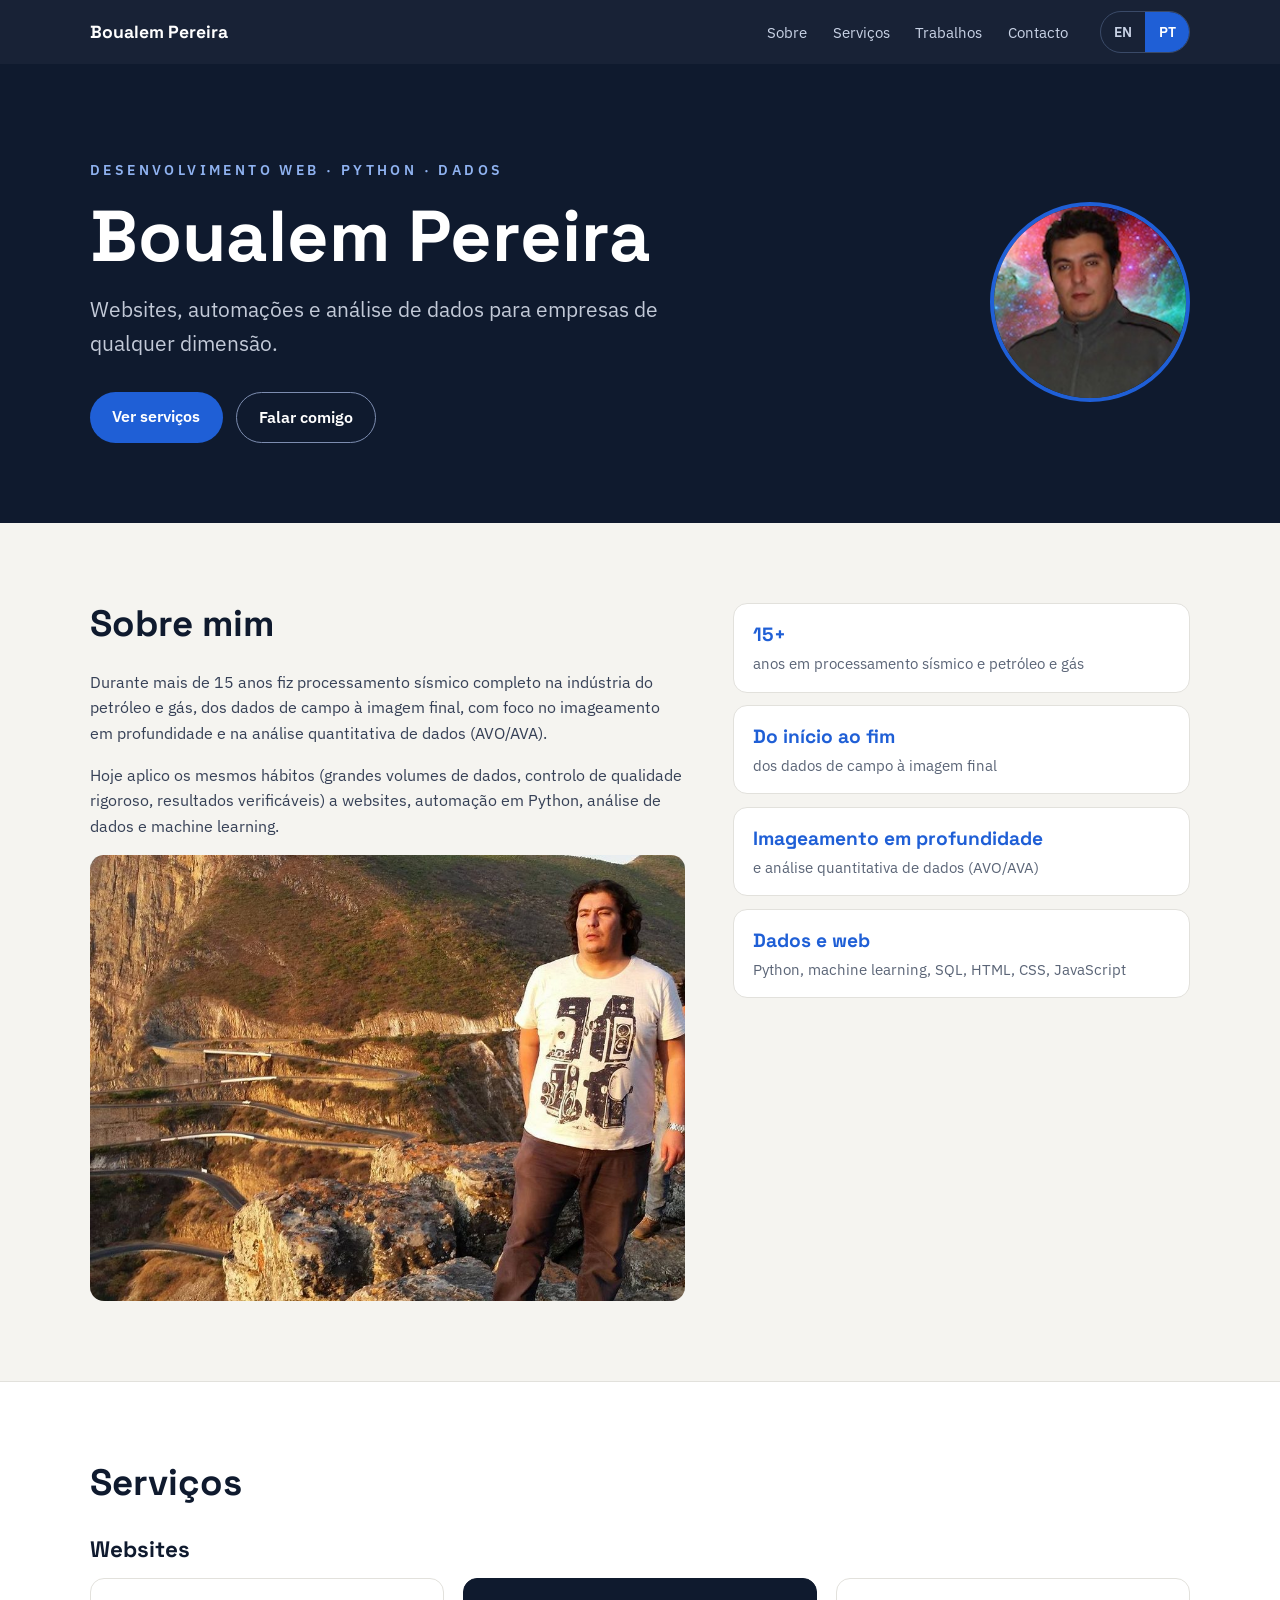
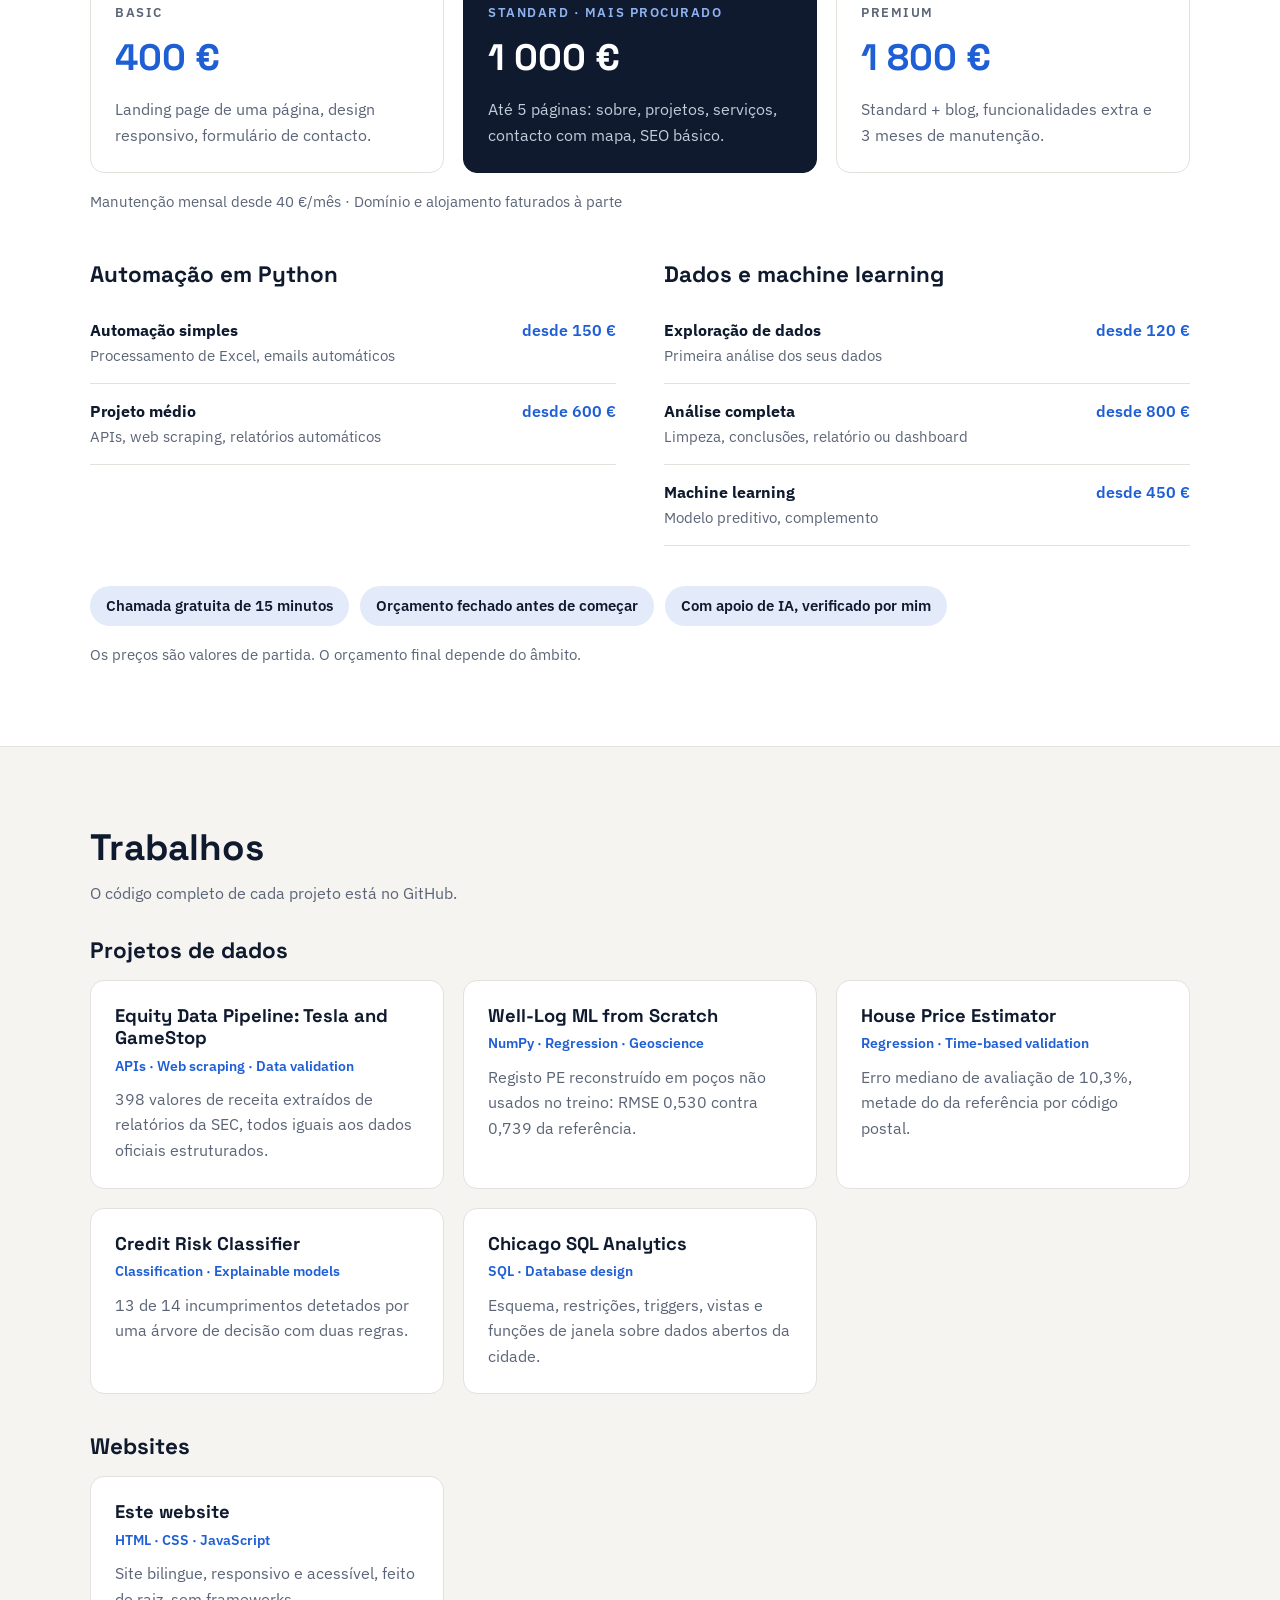
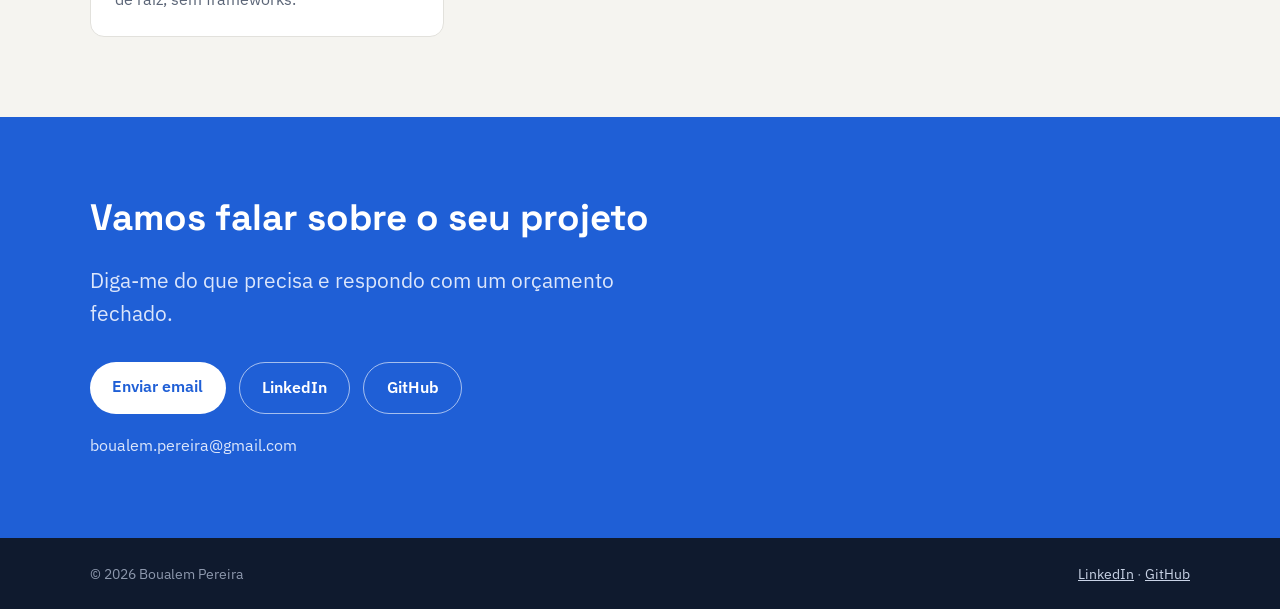
==== pt/index.html @ ccb423f7 "Personal website" ====
<!DOCTYPE html>
<html lang="pt-PT">
<head>
  <meta charset="UTF-8">
  <meta name="viewport" content="width=device-width, initial-scale=1.0">
  <title>Boualem Pereira · Desenvolvimento web, Python e dados</title>
  <meta name="description" content="Websites, automação em Python e análise de dados para empresas de qualquer dimensão. Geofísico que se tornou programador web e de dados.">
  <link rel="canonical" href="https://boualemp.github.io/pt/">
  <link rel="alternate" hreflang="en" href="https://boualemp.github.io/">
  <link rel="alternate" hreflang="pt" href="https://boualemp.github.io/pt/">
  <link rel="alternate" hreflang="x-default" href="https://boualemp.github.io/">
  <meta property="og:type" content="website">
  <meta property="og:url" content="https://boualemp.github.io/pt/">
  <meta property="og:title" content="Boualem Pereira · Desenvolvimento web, Python e dados">
  <meta property="og:description" content="Websites, automação em Python e análise de dados para empresas de qualquer dimensão. Geofísico que se tornou programador web e de dados.">
  <meta property="og:image" content="https://boualemp.github.io/assets/og.jpg">
  <meta property="og:locale" content="pt_PT">
  <meta name="twitter:card" content="summary_large_image">
  <link rel="icon" href="../assets/favicon.svg" type="image/svg+xml">
  <link rel="preconnect" href="https://fonts.googleapis.com">
  <link rel="preconnect" href="https://fonts.gstatic.com" crossorigin>
  <link href="https://fonts.googleapis.com/css2?family=Space+Grotesk:wght@500;600;700&family=IBM+Plex+Sans:wght@400;500;600&display=swap" rel="stylesheet">
  <link rel="stylesheet" href="../css/style.css">
  <script type="application/ld+json">
  {
    "@context": "https://schema.org",
    "@type": "Person",
    "name": "Boualem Pereira",
    "jobTitle": "Full-Stack & Data Developer",
    "description": "Websites, automação em Python e análise de dados para empresas de qualquer dimensão. Geofísico que se tornou programador web e de dados.",
    "url": "https://boualemp.github.io/pt/",
    "image": "https://boualemp.github.io/assets/photo.jpg",
    "email": "mailto:boualem.pereira@gmail.com",
    "sameAs": ["https://github.com/BoualemP", "https://www.linkedin.com/in/boualem-pereira/"],
    "knowsAbout": ["Web development", "Python", "Data analysis", "Machine learning", "SQL", "Seismic processing", "Depth imaging", "AVO analysis"]
  }
  </script>
</head>
<body data-lang="pt">

  <header class="nav">
    <div class="container nav-inner">
      <a href="#top" class="brand">Boualem Pereira</a>
      <button class="menu-toggle" type="button" aria-expanded="false" aria-controls="main-nav">Menu</button>
      <nav class="nav-links" id="main-nav" aria-label="Main">
        <a href="#about">Sobre</a>
        <a href="#services">Serviços</a>
        <a href="#work">Trabalhos</a>
        <a href="#contact">Contacto</a>
      </nav>
      <div class="lang-switch" role="group" aria-label="Língua">
        <a href="../" hreflang="en" lang="en" data-lang="en">EN</a>
        <a href="../pt/" hreflang="pt" lang="pt-PT" data-lang="pt" aria-current="true">PT</a>
      </div>
    </div>
  </header>

  <main id="top">

    <section class="hero">
      <div class="container hero-grid">
        <div>
          <p class="eyebrow">Desenvolvimento web · Python · Dados</p>
          <h1>Boualem Pereira</h1>
          <p class="lead">Websites, automações e análise de dados para empresas de qualquer dimensão.</p>
          <div class="hero-actions">
            <a href="#services" class="btn btn-primary">Ver serviços</a>
            <a href="#contact" class="btn btn-ghost">Falar comigo</a>
          </div>
        </div>
        <img class="avatar" src="../assets/photo.jpg" alt="Fotografia de Boualem Pereira" width="200" height="200">
      </div>
    </section>

    <section id="about" class="section">
      <div class="container about">
        <div>
          <h2>Sobre mim</h2>
          <p>Durante mais de 15 anos fiz processamento sísmico completo na indústria do petróleo e gás, dos dados de campo à imagem final, com foco no imageamento em profundidade e na análise quantitativa de dados (AVO/AVA).</p>
          <p>Hoje aplico os mesmos hábitos (grandes volumes de dados, controlo de qualidade rigoroso, resultados verificáveis) a websites, automação em Python, análise de dados e machine learning.</p>
          <img class="about-photo" src="../assets/about.jpg" alt="Boualem Pereira numa crista rochosa sobre uma estrada de montanha sinuosa" width="960" height="960" loading="lazy">
        </div>
        <ul class="facts">
          <li><strong>15+</strong><span>anos em processamento sísmico e petróleo e gás</span></li>
          <li><strong>Do início ao fim</strong><span>dos dados de campo à imagem final</span></li>
          <li><strong>Imageamento em profundidade</strong><span>e análise quantitativa de dados (AVO/AVA)</span></li>
          <li><strong>Dados e web</strong><span>Python, machine learning, SQL, HTML, CSS, JavaScript</span></li>
        </ul>
      </div>
    </section>

    <section id="services" class="section section-alt">
      <div class="container">
        <h2>Serviços</h2>

        <h3 class="group-title">Websites</h3>
        <div class="cards cards-3">
          <article class="card">
            <p class="card-label">Basic</p>
            <p class="price">400 €</p>
            <p>Landing page de uma página, design responsivo, formulário de contacto.</p>
          </article>
          <article class="card card-featured">
            <p class="card-label">Standard · Mais procurado</p>
            <p class="price">1 000 €</p>
            <p>Até 5 páginas: sobre, projetos, serviços, contacto com mapa, SEO básico.</p>
          </article>
          <article class="card">
            <p class="card-label">Premium</p>
            <p class="price">1 800 €</p>
            <p>Standard + blog, funcionalidades extra e 3 meses de manutenção.</p>
          </article>
        </div>
        <p class="note">Manutenção mensal desde 40 €/mês · Domínio e alojamento faturados à parte</p>

        <div class="two-col">
          <div>
            <h3 class="group-title">Automação em Python</h3>
            <ul class="price-list">
              <li><div><strong>Automação simples</strong><span>Processamento de Excel, emails automáticos</span></div><em>desde 150 €</em></li>
              <li><div><strong>Projeto médio</strong><span>APIs, web scraping, relatórios automáticos</span></div><em>desde 600 €</em></li>
            </ul>
          </div>
          <div>
            <h3 class="group-title">Dados e machine learning</h3>
            <ul class="price-list">
              <li><div><strong>Exploração de dados</strong><span>Primeira análise dos seus dados</span></div><em>desde 120 €</em></li>
              <li><div><strong>Análise completa</strong><span>Limpeza, conclusões, relatório ou dashboard</span></div><em>desde 800 €</em></li>
              <li><div><strong>Machine learning</strong><span>Modelo preditivo, complemento</span></div><em>desde 450 €</em></li>
            </ul>
          </div>
        </div>

        <ul class="pills">
          <li>Chamada gratuita de 15 minutos</li>
          <li>Orçamento fechado antes de começar</li>
          <li>Com apoio de IA, verificado por mim</li>
        </ul>
        <p class="note">Os preços são valores de partida. O orçamento final depende do âmbito.</p>
      </div>
    </section>

    <section id="work" class="section">
      <div class="container">
        <h2>Trabalhos</h2>
        <p class="section-intro">O código completo de cada projeto está no GitHub.</p>

        <h3 class="group-title">Projetos de dados</h3>
        <div class="cards cards-projects">
          <a class="card project" href="https://github.com/BoualemP/equity-data-pipeline-tsla-gme" target="_blank" rel="noopener">
            <h4>Equity Data Pipeline: Tesla and GameStop</h4>
            <p class="tags">APIs · Web scraping · Data validation</p>
            <p>398 valores de receita extraídos de relatórios da SEC, todos iguais aos dados oficiais estruturados.</p>
          </a>
          <a class="card project" href="https://github.com/BoualemP/well-log-ml-from-scratch" target="_blank" rel="noopener">
            <h4>Well-Log ML from Scratch</h4>
            <p class="tags">NumPy · Regression · Geoscience</p>
            <p>Registo PE reconstruído em poços não usados no treino: RMSE 0,530 contra 0,739 da referência.</p>
          </a>
          <a class="card project" href="https://github.com/BoualemP/house-price-estimator" target="_blank" rel="noopener">
            <h4>House Price Estimator</h4>
            <p class="tags">Regression · Time-based validation</p>
            <p>Erro mediano de avaliação de 10,3%, metade do da referência por código postal.</p>
          </a>
          <a class="card project" href="https://github.com/BoualemP/credit-risk-classifier" target="_blank" rel="noopener">
            <h4>Credit Risk Classifier</h4>
            <p class="tags">Classification · Explainable models</p>
            <p>13 de 14 incumprimentos detetados por uma árvore de decisão com duas regras.</p>
          </a>
          <a class="card project" href="https://github.com/BoualemP/chicago-sql-analytics" target="_blank" rel="noopener">
            <h4>Chicago SQL Analytics</h4>
            <p class="tags">SQL · Database design</p>
            <p>Esquema, restrições, triggers, vistas e funções de janela sobre dados abertos da cidade.</p>
          </a>
        </div>

        <h3 class="group-title">Websites</h3>
        <div class="cards cards-projects">
          <a class="card project" href="https://github.com/BoualemP/BoualemP.github.io" target="_blank" rel="noopener">
            <h4>Este website</h4>
            <p class="tags">HTML · CSS · JavaScript</p>
            <p>Site bilingue, responsivo e acessível, feito de raiz, sem frameworks.</p>
          </a>
        </div>
      </div>
    </section>

    <section id="contact" class="section contact">
      <div class="container">
        <h2>Vamos falar sobre o seu projeto</h2>
        <p class="lead">Diga-me do que precisa e respondo com um orçamento fechado.</p>
        <div class="hero-actions">
          <a class="btn btn-light" href="mailto:boualem.pereira@gmail.com">Enviar email</a>
          <a class="btn btn-ghost-light" href="https://www.linkedin.com/in/boualem-pereira/" target="_blank" rel="noopener">LinkedIn</a>
          <a class="btn btn-ghost-light" href="https://github.com/BoualemP" target="_blank" rel="noopener">GitHub</a>
        </div>
        <p class="contact-email">boualem.pereira@gmail.com</p>
      </div>
    </section>

  </main>

  <footer class="footer">
    <div class="container footer-inner">
      <p>© <span id="year">2026</span> Boualem Pereira</p>
      <p><a href="https://www.linkedin.com/in/boualem-pereira/" target="_blank" rel="noopener">LinkedIn</a> · <a href="https://github.com/BoualemP" target="_blank" rel="noopener">GitHub</a></p>
    </div>
  </footer>

  <script src="../js/main.js"></script>
</body>
</html>
---- css/style.css ----
:root {
  --navy: #0f1a2e;
  --navy-2: #18253e;
  --blue: #1f5fd6;
  --blue-light: #8fb2f0;
  --bg: #f5f4f0;
  --white: #ffffff;
  --text: #1c2433;
  --muted: #5b6577;
  --line: #e2e1dc;
  --pill: #e3ebfa;
  --radius: 14px;
  --heading: "Space Grotesk", system-ui, sans-serif;
  --body: "IBM Plex Sans", system-ui, sans-serif;
}

* { box-sizing: border-box; margin: 0; padding: 0; }

html { scroll-behavior: smooth; scroll-padding-top: 72px; }

body {
  font-family: var(--body);
  color: var(--text);
  background: var(--bg);
  line-height: 1.6;
}

a { color: inherit; }

.container { width: min(1100px, 100% - 3rem); margin-inline: auto; }

h1, h2, h3 { font-family: var(--heading); line-height: 1.15; color: var(--navy); }
h2 { font-size: clamp(1.8rem, 3vw, 2.3rem); margin-bottom: 1.5rem; }

/* Navigation */
.nav {
  position: sticky; top: 0; z-index: 10;
  background: rgba(15, 26, 46, 0.96);
  backdrop-filter: blur(6px);
}
.nav-inner { display: flex; align-items: center; gap: 2rem; height: 64px; }
.brand { font-family: var(--heading); font-weight: 700; color: var(--white); text-decoration: none; font-size: 1.1rem; }
.nav-links { display: flex; gap: 1.6rem; margin-left: auto; }
.nav-links a { color: #c9d3e6; text-decoration: none; font-size: 0.95rem; }
.nav-links a:hover { color: var(--white); }
.lang-switch { display: flex; border: 1px solid #3a4a68; border-radius: 999px; overflow: hidden; }
.lang-switch a {
  display: inline-flex; align-items: center; justify-content: center;
  min-width: 44px; min-height: 40px; padding: 0 0.8rem;
  color: #c9d3e6; text-decoration: none; font: 600 0.85rem var(--body);
}
.lang-switch a[aria-current="true"] { background: var(--blue); color: var(--white); }

.menu-toggle {
  display: none; margin-left: auto; min-height: 40px; padding: 0 1rem;
  background: none; color: var(--white); border: 1px solid #7d8db0; border-radius: 999px;
  font: 600 0.85rem var(--body); cursor: pointer;
}

/* Keyboard focus */
a:focus-visible, button:focus-visible {
  outline: 3px solid #f5b83d; outline-offset: 3px; border-radius: 6px;
}

/* Hero */
.hero { background: var(--navy); color: var(--white); padding: 6rem 0 5rem; }
.eyebrow { color: var(--blue-light); text-transform: uppercase; letter-spacing: 0.25em; font-weight: 600; font-size: 0.85rem; }
.hero h1 { color: var(--white); font-size: clamp(2.6rem, 7vw, 4.5rem); margin: 0.8rem 0 1rem; }
.lead { font-size: clamp(1.1rem, 2vw, 1.3rem); color: #c3cad8; max-width: 38rem; }
.hero-grid { display: grid; grid-template-columns: 1fr auto; align-items: center; gap: 3rem; }
.avatar {
  width: 200px; height: 200px; border-radius: 50%; object-fit: cover;
  border: 4px solid var(--blue); background: var(--navy-2);
}
.hero-actions { display: flex; flex-wrap: wrap; gap: 0.8rem; margin-top: 2rem; }

.btn {
  display: inline-block; padding: 0.75rem 1.4rem; border-radius: 999px;
  font-weight: 600; text-decoration: none; transition: transform 0.15s, background 0.15s;
}
.btn:hover { transform: translateY(-1px); }
.btn-primary { background: var(--blue); color: var(--white); }
.btn-primary:hover { background: #2a6ef0; }
.btn-ghost { border: 1px solid #7d8db0; color: var(--white); }
.btn-light { background: var(--white); color: var(--blue); }
.btn-ghost-light { border: 1px solid rgba(255, 255, 255, 0.6); color: var(--white); }

/* Sections */
.section { padding: 5rem 0; }
.section-alt { background: var(--white); border-block: 1px solid var(--line); }
.section-intro { color: var(--muted); margin: -0.8rem 0 1.8rem; }

/* About */
.about { display: grid; grid-template-columns: 1.3fr 1fr; gap: 3rem; align-items: start; }
.about p { margin-bottom: 1rem; color: #364056; }
.about-photo {
  width: 100%; height: auto; aspect-ratio: 4 / 3; object-fit: cover; object-position: 50% 50%;
  border-radius: var(--radius); margin-top: 1rem; display: block;
}
.facts { list-style: none; display: grid; gap: 0.8rem; }
.facts li {
  background: var(--white); border: 1px solid var(--line); border-radius: var(--radius);
  padding: 1rem 1.2rem; display: flex; flex-direction: column;
}
.facts strong { font-family: var(--heading); color: var(--blue); font-size: 1.2rem; }
.facts span { color: var(--muted); font-size: 0.95rem; }

/* Cards */
.group-title { font-size: 1.4rem; margin: 2rem 0 1rem; }
.cards { display: grid; gap: 1.2rem; }
.cards-3 { grid-template-columns: repeat(3, 1fr); }
.card {
  background: var(--white); border: 1px solid var(--line); border-radius: var(--radius);
  padding: 1.5rem;
}
.card-label { text-transform: uppercase; letter-spacing: 0.12em; font-size: 0.8rem; font-weight: 600; color: var(--muted); }
.price { font-family: var(--heading); font-size: 2.3rem; font-weight: 700; color: var(--blue); margin: 0.3rem 0 0.6rem; }
.card p:last-child { color: var(--muted); }
.card-featured { background: var(--navy); border-color: var(--navy); }
.card-featured .card-label { color: var(--blue-light); }
.card-featured .price { color: var(--white); }
.card-featured p:last-child { color: #c3cad8; }
.note { color: var(--muted); font-size: 0.95rem; margin-top: 1rem; }

.two-col { display: grid; grid-template-columns: 1fr 1fr; gap: 3rem; margin-top: 1rem; }
.price-list { list-style: none; }
.price-list li {
  display: flex; justify-content: space-between; align-items: baseline; gap: 1rem;
  padding: 0.9rem 0; border-bottom: 1px solid var(--line);
}
.price-list strong { display: block; color: var(--navy); }
.price-list span { color: var(--muted); font-size: 0.93rem; }
.price-list em { font-style: normal; font-weight: 600; color: var(--blue); white-space: nowrap; }

.pills { list-style: none; display: flex; flex-wrap: wrap; gap: 0.7rem; margin-top: 2.5rem; }
.pills li { background: var(--pill); border-radius: 999px; padding: 0.5rem 1rem; font-weight: 600; font-size: 0.92rem; color: var(--navy); }

/* Projects */
.cards-projects { grid-template-columns: repeat(auto-fill, minmax(300px, 1fr)); }
.project { text-decoration: none; transition: border-color 0.15s, transform 0.15s; display: block; }
.project:hover { border-color: var(--blue); transform: translateY(-2px); }
.project h4 { font-family: var(--heading); color: var(--navy); font-size: 1.15rem; line-height: 1.2; margin-bottom: 0.4rem; }
.cards-projects + .group-title { margin-top: 2.5rem; }
.tags { color: var(--blue); font-size: 0.85rem; font-weight: 600; margin-bottom: 0.6rem; }

/* Contact */
.contact { background: var(--blue); color: var(--white); }
.contact h2 { color: var(--white); }
.contact .lead { color: #dce6fb; }
.contact-email { margin-top: 1.2rem; color: #dce6fb; }

/* Footer */
.footer { background: var(--navy); color: #8d98ad; padding: 1.5rem 0; font-size: 0.9rem; }
.footer-inner { display: flex; justify-content: space-between; gap: 1rem; flex-wrap: wrap; }
.footer a { color: #c9d3e6; }

/* Small screens */
@media (max-width: 820px) {
  .nav-inner { gap: 0.8rem; }
  .menu-toggle { display: inline-flex; align-items: center; }
  .nav-links {
    display: none; position: absolute; top: 64px; left: 0; right: 0;
    flex-direction: column; gap: 0; background: var(--navy); padding: 0.5rem 1.5rem 1rem;
    border-bottom: 1px solid #2a3a58;
  }
  .nav-links.open { display: flex; }
  .nav-links a { padding: 0.8rem 0; font-size: 1.05rem; border-bottom: 1px solid #22314c; }
  .about, .two-col, .cards-3 { grid-template-columns: 1fr; }
  .hero-grid { grid-template-columns: 1fr; gap: 2rem; }
  .avatar { width: 140px; height: 140px; order: -1; }
  .hero { padding: 4rem 0 3.5rem; }
  .section { padding: 3.5rem 0; }
}
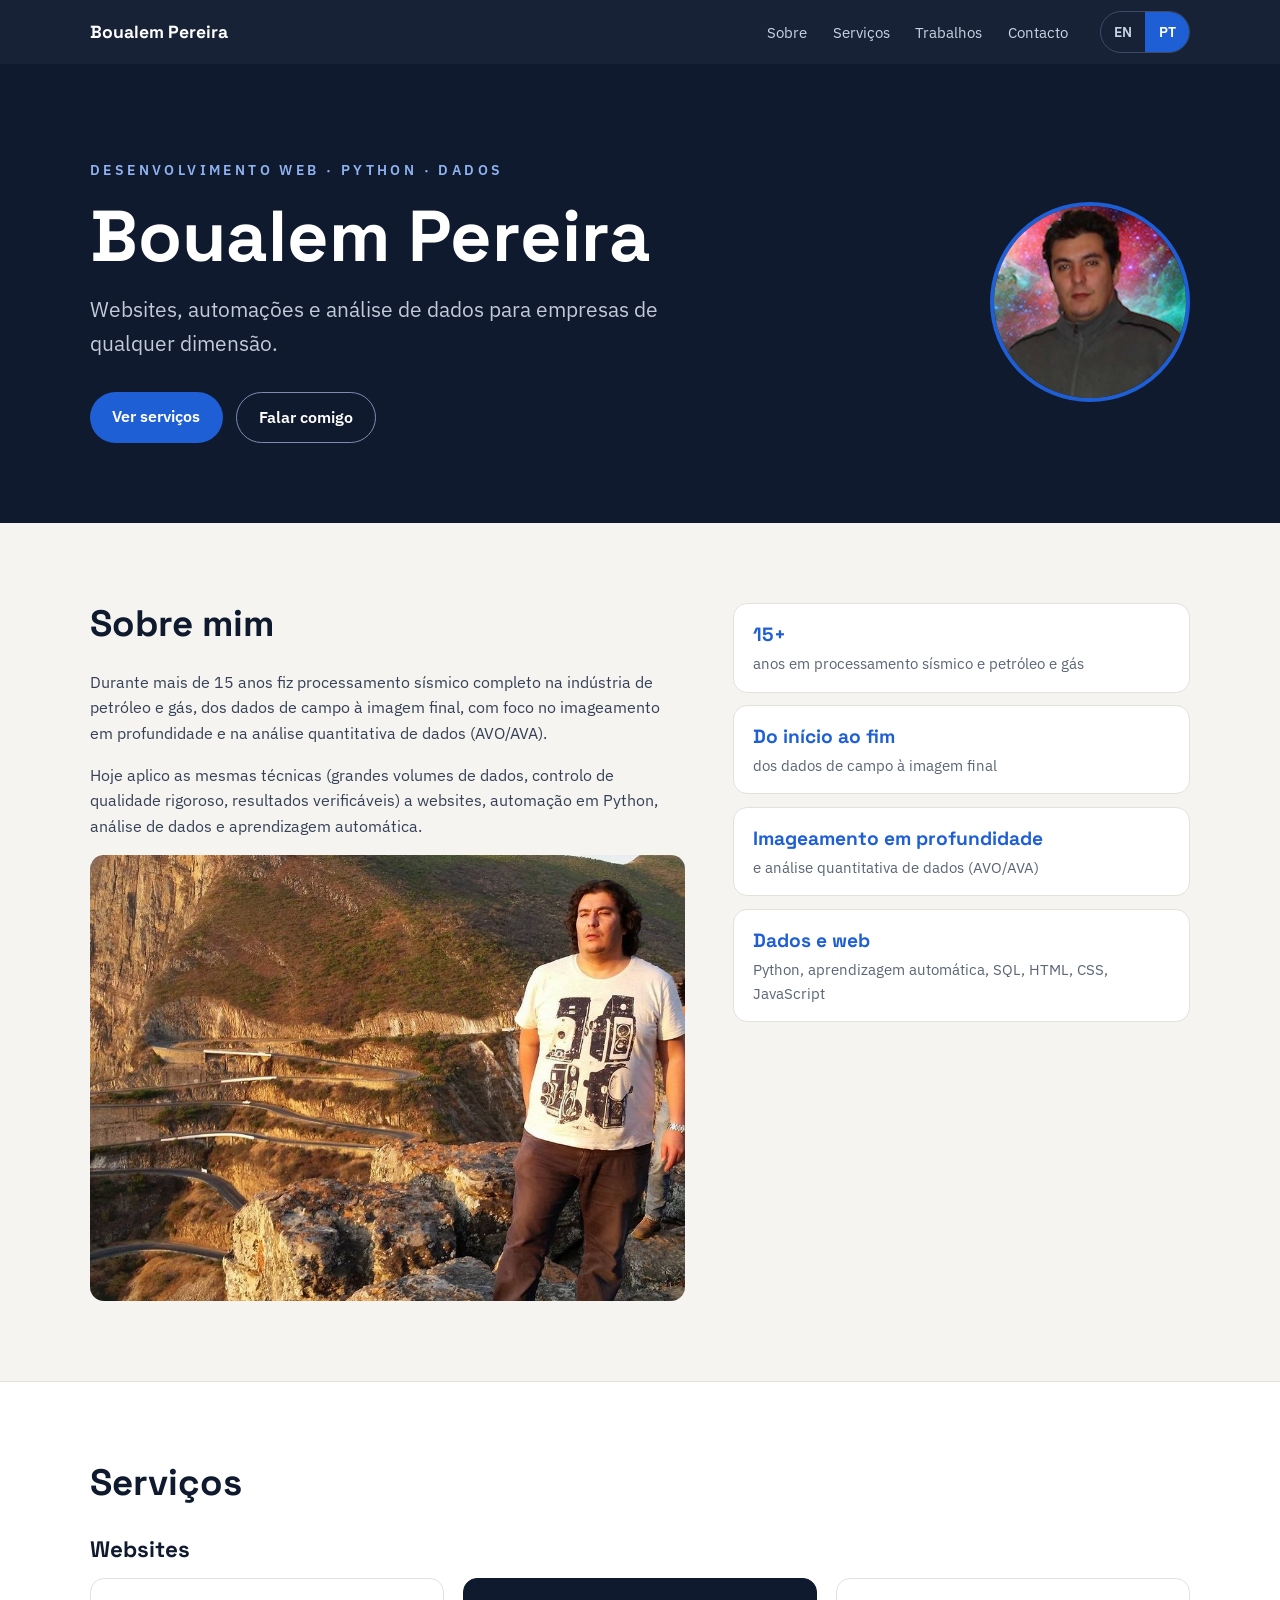
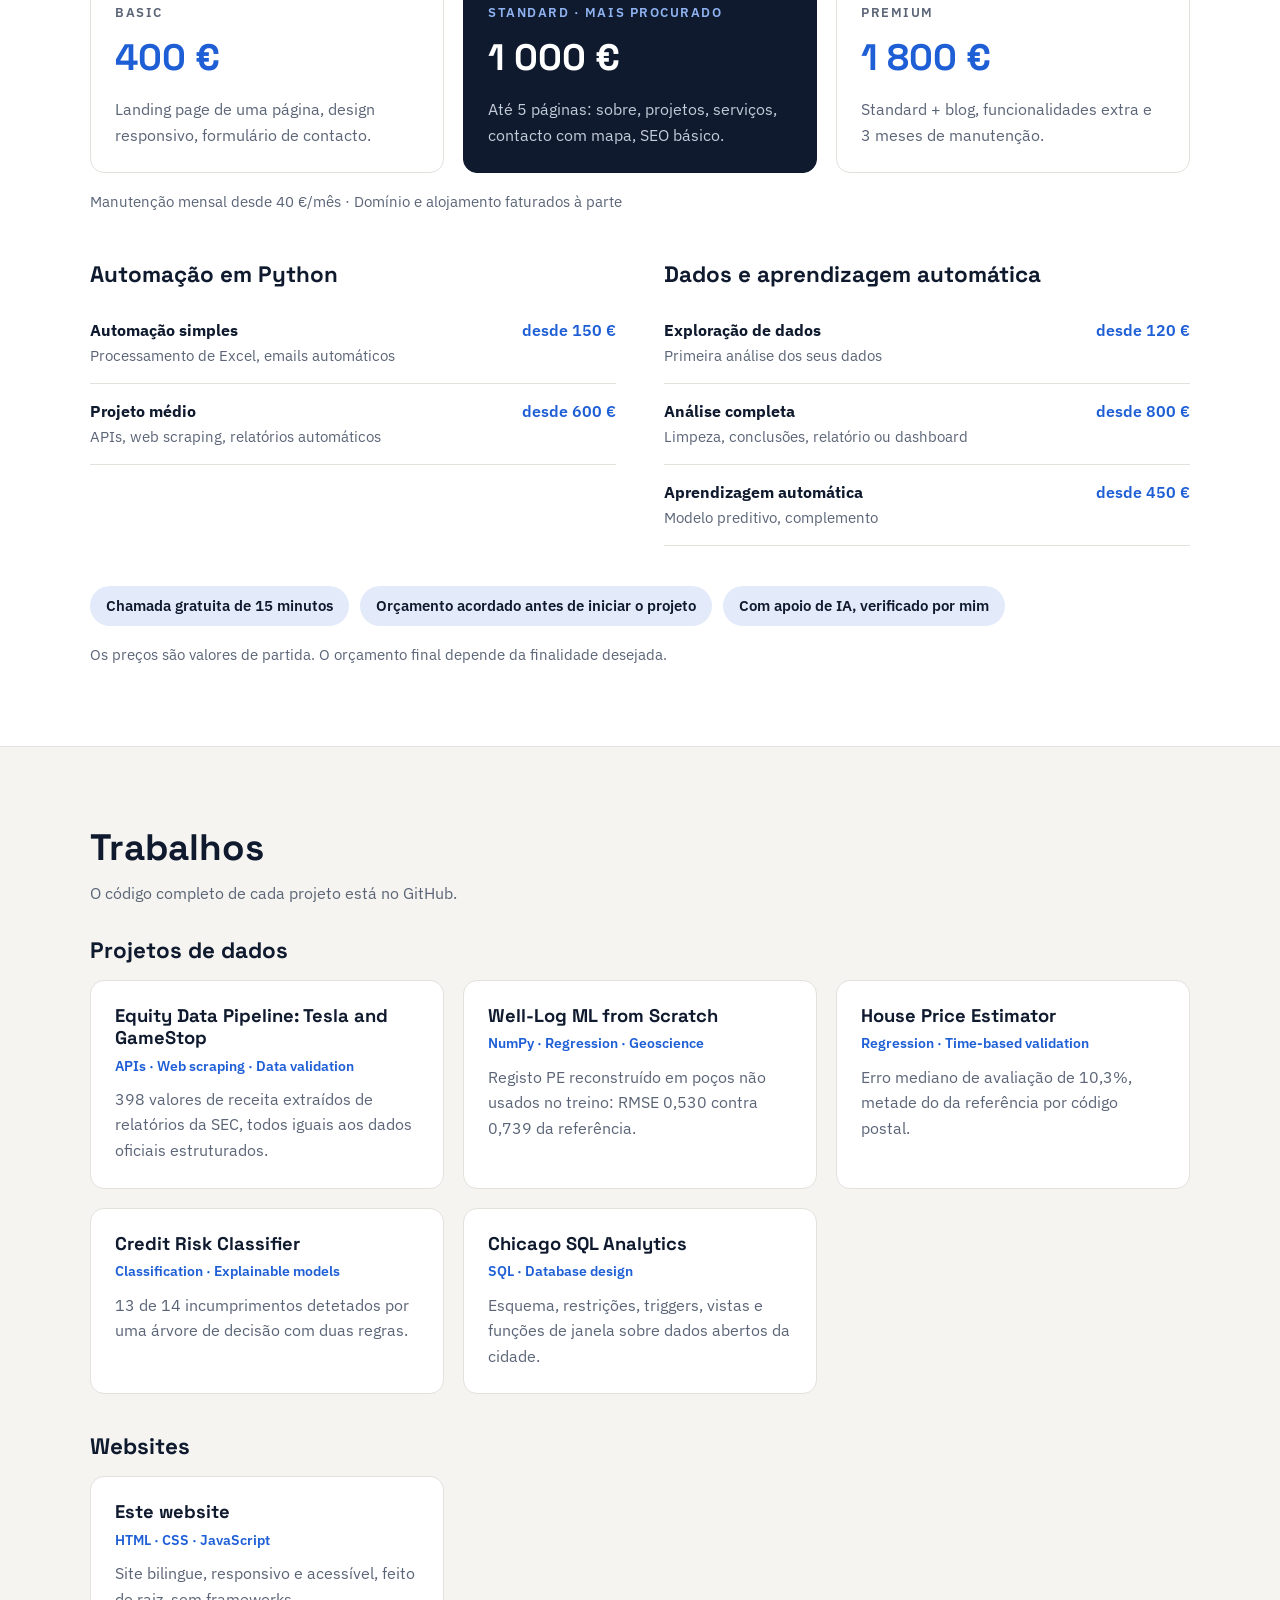
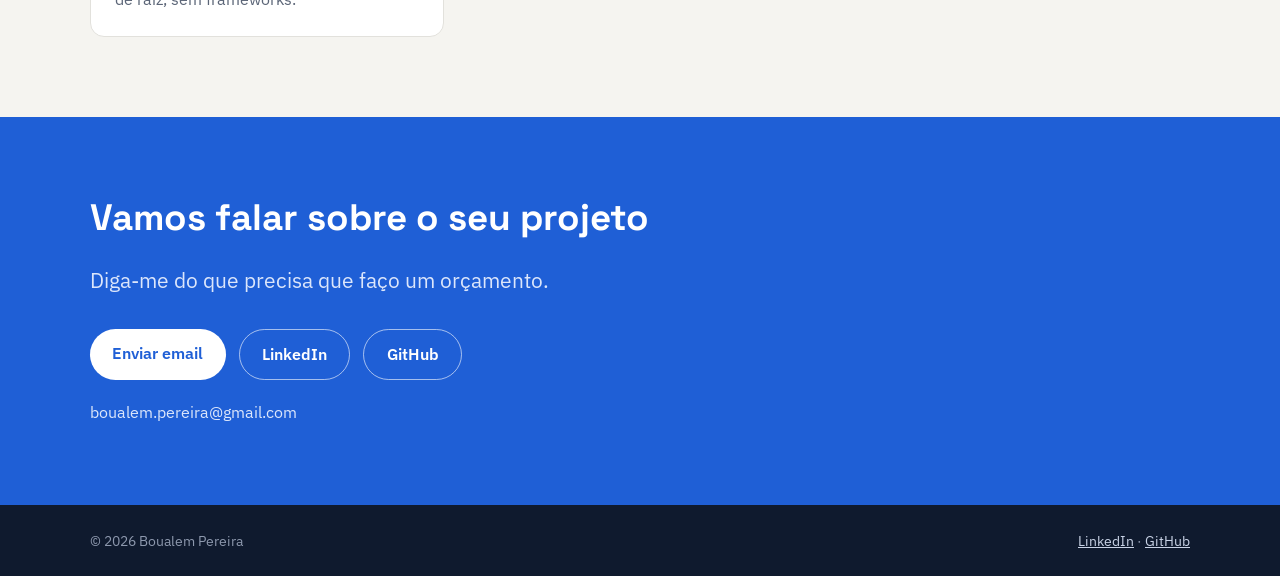
==== commit 397ff441: "Portuguese text corrections and local language links" ====
--- a/pt/index.html
+++ b/pt/index.html
@@ -76,15 +76,15 @@
       <div class="container about">
         <div>
           <h2>Sobre mim</h2>
-          <p>Durante mais de 15 anos fiz processamento sísmico completo na indústria do petróleo e gás, dos dados de campo à imagem final, com foco no imageamento em profundidade e na análise quantitativa de dados (AVO/AVA).</p>
-          <p>Hoje aplico os mesmos hábitos (grandes volumes de dados, controlo de qualidade rigoroso, resultados verificáveis) a websites, automação em Python, análise de dados e machine learning.</p>
+          <p>Durante mais de 15 anos fiz processamento sísmico completo na indústria de petróleo e gás, dos dados de campo à imagem final, com foco no imageamento em profundidade e na análise quantitativa de dados (AVO/AVA).</p>
+          <p>Hoje aplico as mesmas técnicas (grandes volumes de dados, controlo de qualidade rigoroso, resultados verificáveis) a websites, automação em Python, análise de dados e aprendizagem automática.</p>
           <img class="about-photo" src="../assets/about.jpg" alt="Boualem Pereira numa crista rochosa sobre uma estrada de montanha sinuosa" width="960" height="960" loading="lazy">
         </div>
         <ul class="facts">
           <li><strong>15+</strong><span>anos em processamento sísmico e petróleo e gás</span></li>
           <li><strong>Do início ao fim</strong><span>dos dados de campo à imagem final</span></li>
           <li><strong>Imageamento em profundidade</strong><span>e análise quantitativa de dados (AVO/AVA)</span></li>
-          <li><strong>Dados e web</strong><span>Python, machine learning, SQL, HTML, CSS, JavaScript</span></li>
+          <li><strong>Dados e web</strong><span>Python, aprendizagem automática, SQL, HTML, CSS, JavaScript</span></li>
         </ul>
       </div>
     </section>
@@ -122,21 +122,21 @@
             </ul>
           </div>
           <div>
-            <h3 class="group-title">Dados e machine learning</h3>
+            <h3 class="group-title">Dados e aprendizagem automática</h3>
             <ul class="price-list">
               <li><div><strong>Exploração de dados</strong><span>Primeira análise dos seus dados</span></div><em>desde 120 €</em></li>
               <li><div><strong>Análise completa</strong><span>Limpeza, conclusões, relatório ou dashboard</span></div><em>desde 800 €</em></li>
-              <li><div><strong>Machine learning</strong><span>Modelo preditivo, complemento</span></div><em>desde 450 €</em></li>
+              <li><div><strong>Aprendizagem automática</strong><span>Modelo preditivo, complemento</span></div><em>desde 450 €</em></li>
             </ul>
           </div>
         </div>
 
         <ul class="pills">
           <li>Chamada gratuita de 15 minutos</li>
-          <li>Orçamento fechado antes de começar</li>
+          <li>Orçamento acordado antes de iniciar o projeto</li>
           <li>Com apoio de IA, verificado por mim</li>
         </ul>
-        <p class="note">Os preços são valores de partida. O orçamento final depende do âmbito.</p>
+        <p class="note">Os preços são valores de partida. O orçamento final depende da finalidade desejada.</p>
       </div>
     </section>
 
@@ -188,7 +188,7 @@
     <section id="contact" class="section contact">
       <div class="container">
         <h2>Vamos falar sobre o seu projeto</h2>
-        <p class="lead">Diga-me do que precisa e respondo com um orçamento fechado.</p>
+        <p class="lead">Diga-me do que precisa que faço um orçamento.</p>
         <div class="hero-actions">
           <a class="btn btn-light" href="mailto:boualem.pereira@gmail.com">Enviar email</a>
           <a class="btn btn-ghost-light" href="https://www.linkedin.com/in/boualem-pereira/" target="_blank" rel="noopener">LinkedIn</a>
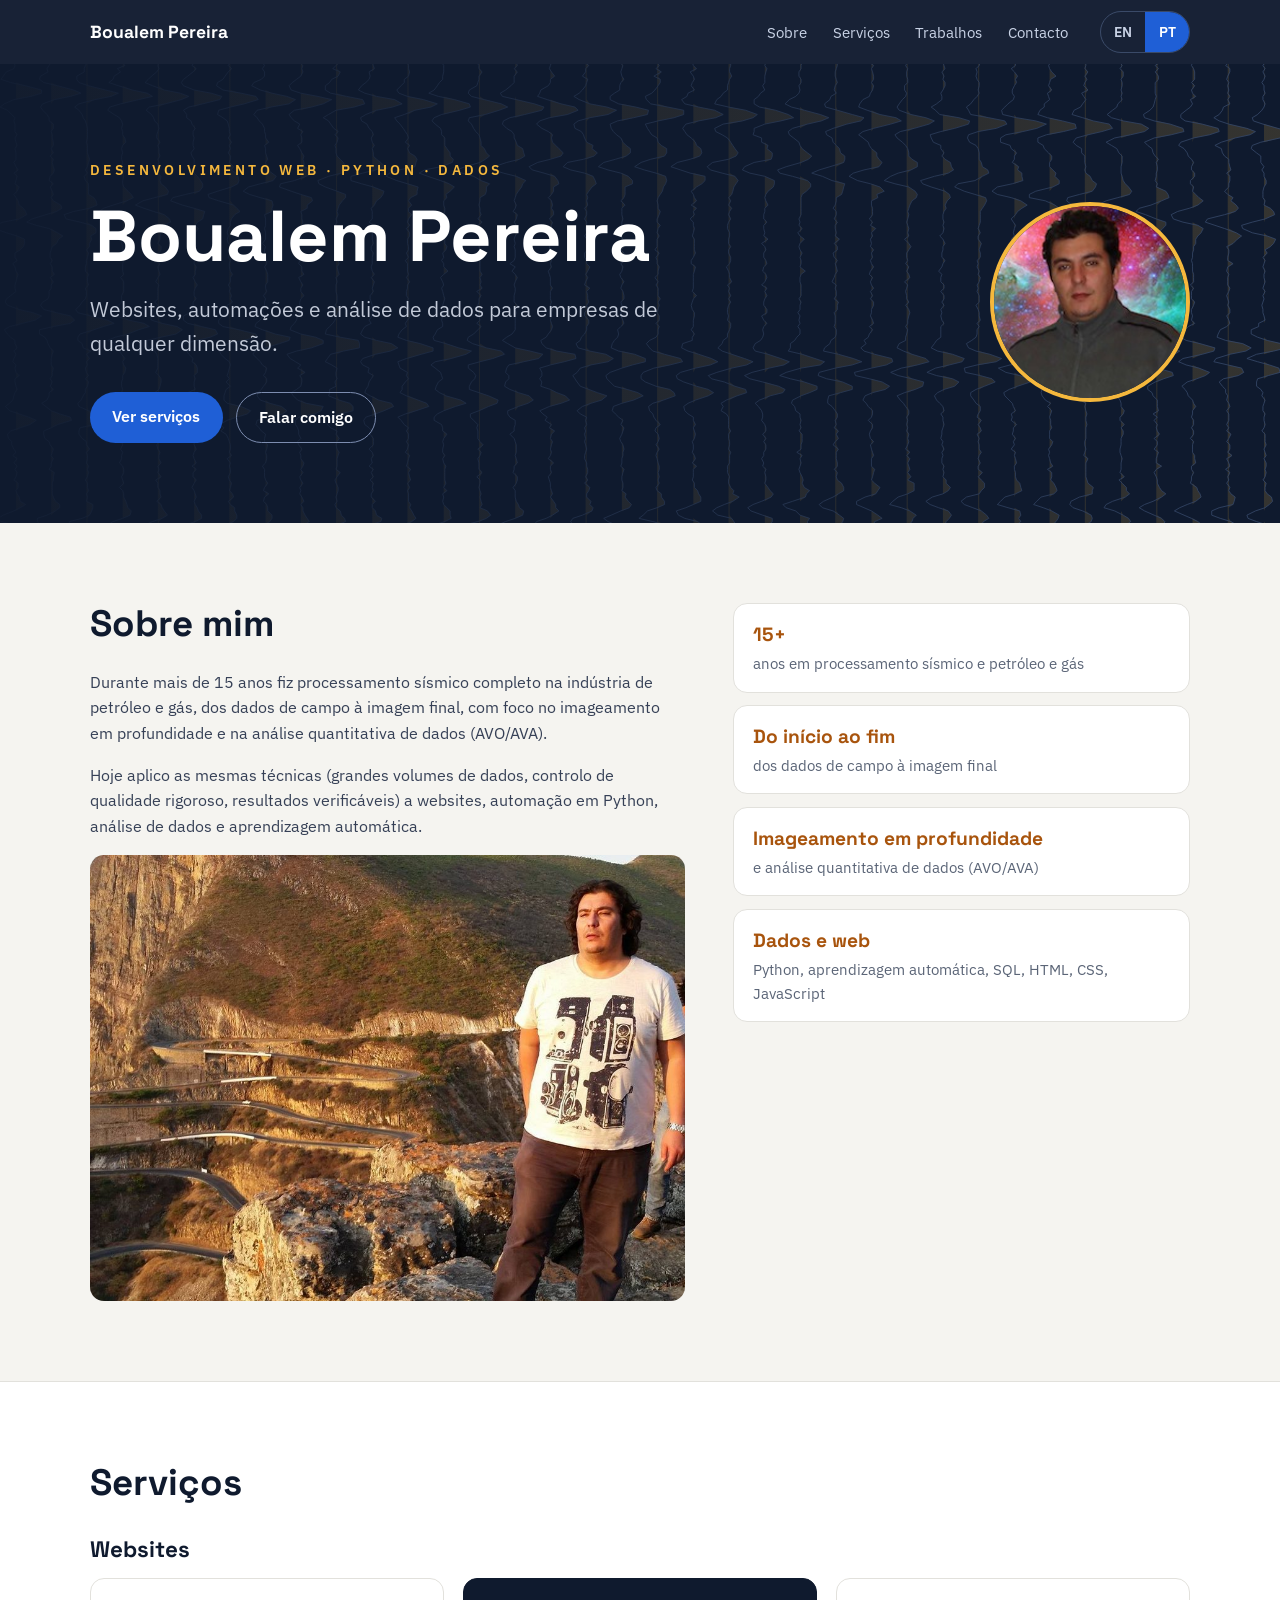
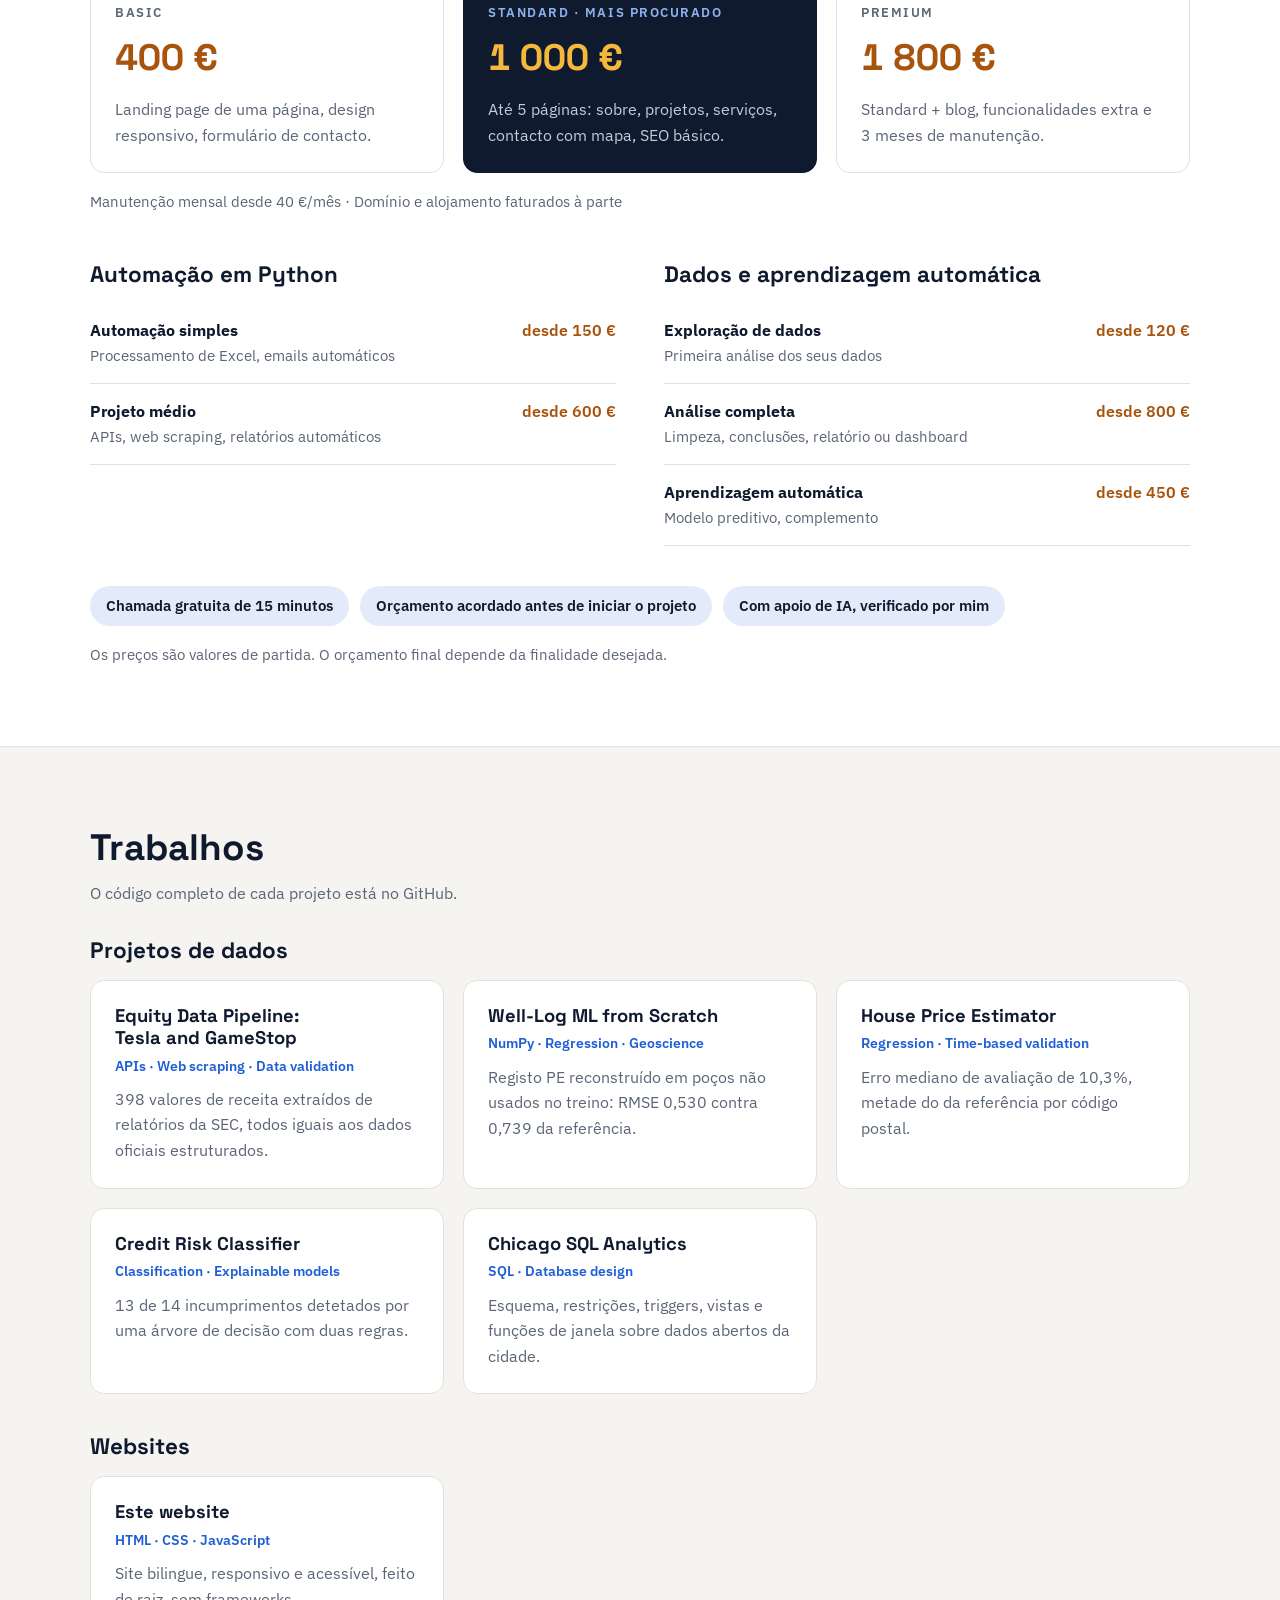
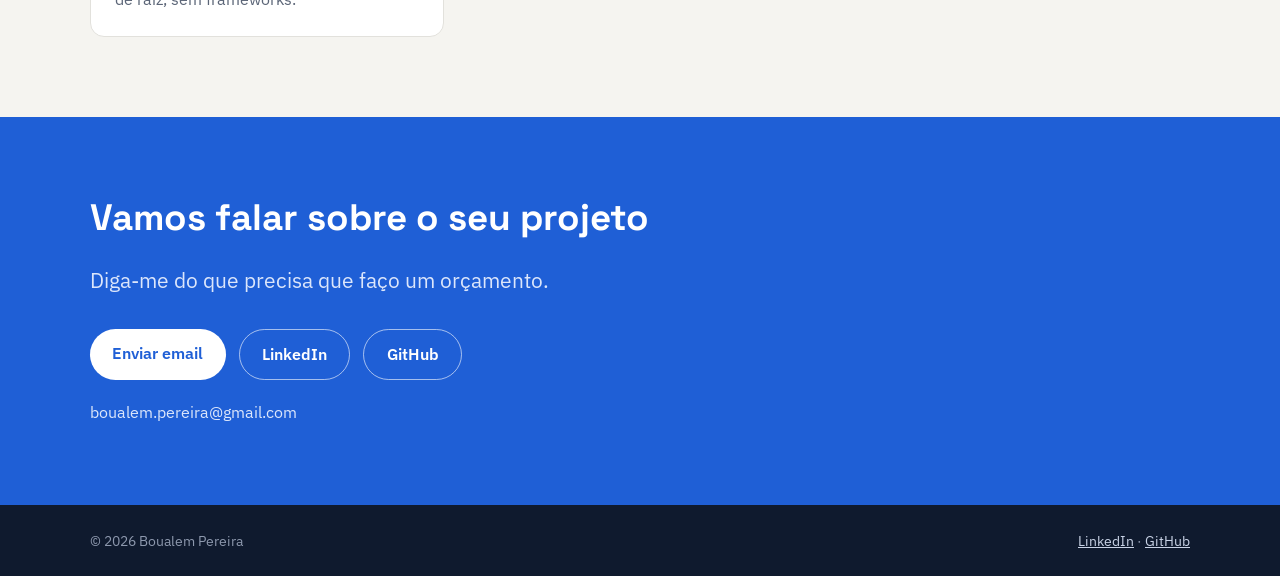
==== commit b02a0298: "Seismic hero, amber accent and accessibility improvements" ====
--- a/pt/index.html
+++ b/pt/index.html
@@ -16,6 +16,7 @@
   <meta property="og:image" content="https://boualemp.github.io/assets/og.jpg">
   <meta property="og:locale" content="pt_PT">
   <meta name="twitter:card" content="summary_large_image">
+  <meta name="theme-color" content="#0f1a2e">
   <link rel="icon" href="../assets/favicon.svg" type="image/svg+xml">
   <link rel="preconnect" href="https://fonts.googleapis.com">
   <link rel="preconnect" href="https://fonts.gstatic.com" crossorigin>
@@ -37,10 +38,11 @@
   </script>
 </head>
 <body data-lang="pt">
+  <a class="skip-link" href="#main">Saltar para o conteúdo</a>
 
   <header class="nav">
     <div class="container nav-inner">
-      <a href="#top" class="brand">Boualem Pereira</a>
+      <a href="#main" class="brand" translate="no">Boualem Pereira</a>
       <button class="menu-toggle" type="button" aria-expanded="false" aria-controls="main-nav">Menu</button>
       <nav class="nav-links" id="main-nav" aria-label="Main">
         <a href="#about">Sobre</a>
@@ -55,20 +57,20 @@
     </div>
   </header>
 
-  <main id="top">
+  <main id="main">
 
     <section class="hero">
       <div class="container hero-grid">
         <div>
           <p class="eyebrow">Desenvolvimento web · Python · Dados</p>
-          <h1>Boualem Pereira</h1>
+          <h1 translate="no">Boualem Pereira</h1>
           <p class="lead">Websites, automações e análise de dados para empresas de qualquer dimensão.</p>
           <div class="hero-actions">
             <a href="#services" class="btn btn-primary">Ver serviços</a>
             <a href="#contact" class="btn btn-ghost">Falar comigo</a>
           </div>
         </div>
-        <img class="avatar" src="../assets/photo.jpg" alt="Fotografia de Boualem Pereira" width="200" height="200">
+        <img class="avatar" src="../assets/photo.jpg" alt="Fotografia de Boualem Pereira" width="200" height="200" fetchpriority="high">
       </div>
     </section>
 
@@ -148,27 +150,27 @@
         <h3 class="group-title">Projetos de dados</h3>
         <div class="cards cards-projects">
           <a class="card project" href="https://github.com/BoualemP/equity-data-pipeline-tsla-gme" target="_blank" rel="noopener">
-            <h4>Equity Data Pipeline: Tesla and GameStop</h4>
+            <h4 translate="no">Equity Data Pipeline: Tesla and GameStop</h4>
             <p class="tags">APIs · Web scraping · Data validation</p>
             <p>398 valores de receita extraídos de relatórios da SEC, todos iguais aos dados oficiais estruturados.</p>
           </a>
           <a class="card project" href="https://github.com/BoualemP/well-log-ml-from-scratch" target="_blank" rel="noopener">
-            <h4>Well-Log ML from Scratch</h4>
+            <h4 translate="no">Well-Log ML from Scratch</h4>
             <p class="tags">NumPy · Regression · Geoscience</p>
             <p>Registo PE reconstruído em poços não usados no treino: RMSE 0,530 contra 0,739 da referência.</p>
           </a>
           <a class="card project" href="https://github.com/BoualemP/house-price-estimator" target="_blank" rel="noopener">
-            <h4>House Price Estimator</h4>
+            <h4 translate="no">House Price Estimator</h4>
             <p class="tags">Regression · Time-based validation</p>
             <p>Erro mediano de avaliação de 10,3%, metade do da referência por código postal.</p>
           </a>
           <a class="card project" href="https://github.com/BoualemP/credit-risk-classifier" target="_blank" rel="noopener">
-            <h4>Credit Risk Classifier</h4>
+            <h4 translate="no">Credit Risk Classifier</h4>
             <p class="tags">Classification · Explainable models</p>
             <p>13 de 14 incumprimentos detetados por uma árvore de decisão com duas regras.</p>
           </a>
           <a class="card project" href="https://github.com/BoualemP/chicago-sql-analytics" target="_blank" rel="noopener">
-            <h4>Chicago SQL Analytics</h4>
+            <h4 translate="no">Chicago SQL Analytics</h4>
             <p class="tags">SQL · Database design</p>
             <p>Esquema, restrições, triggers, vistas e funções de janela sobre dados abertos da cidade.</p>
           </a>
@@ -202,7 +204,7 @@
 
   <footer class="footer">
     <div class="container footer-inner">
-      <p>© <span id="year">2026</span> Boualem Pereira</p>
+      <p>© <span id="year">2026</span> <span translate="no">Boualem Pereira</span></p>
       <p><a href="https://www.linkedin.com/in/boualem-pereira/" target="_blank" rel="noopener">LinkedIn</a> · <a href="https://github.com/BoualemP" target="_blank" rel="noopener">GitHub</a></p>
     </div>
   </footer>
--- a/css/style.css
+++ b/css/style.css
@@ -9,6 +9,8 @@
   --muted: #5b6577;
   --line: #e2e1dc;
   --pill: #e3ebfa;
+  --accent: #f5b83d;      /* amber, on dark backgrounds */
+  --accent-ink: #a8540d;  /* burnt orange, for text on light backgrounds */
   --radius: 14px;
   --heading: "Space Grotesk", system-ui, sans-serif;
   --body: "IBM Plex Sans", system-ui, sans-serif;
@@ -19,6 +21,7 @@
 html { scroll-behavior: smooth; scroll-padding-top: 72px; }
 
 body {
+  touch-action: manipulation;
   font-family: var(--body);
   color: var(--text);
   background: var(--bg);
@@ -29,7 +32,15 @@
 
 .container { width: min(1100px, 100% - 3rem); margin-inline: auto; }
 
-h1, h2, h3 { font-family: var(--heading); line-height: 1.15; color: var(--navy); }
+h1, h2, h3, h4 { font-family: var(--heading); line-height: 1.15; color: var(--navy); text-wrap: balance; }
+
+/* Skip link: hidden until focused with the keyboard */
+.skip-link {
+  position: absolute; left: 1rem; top: -100px; z-index: 100;
+  background: var(--accent); color: var(--navy); font-weight: 700;
+  padding: 0.7rem 1rem; border-radius: 8px; text-decoration: none;
+}
+.skip-link:focus { top: 1rem; }
 h2 { font-size: clamp(1.8rem, 3vw, 2.3rem); margin-bottom: 1.5rem; }
 
 /* Navigation */
@@ -49,6 +60,7 @@
   min-width: 44px; min-height: 40px; padding: 0 0.8rem;
   color: #c9d3e6; text-decoration: none; font: 600 0.85rem var(--body);
 }
+.lang-switch a:hover { color: var(--white); background: #22314c; }
 .lang-switch a[aria-current="true"] { background: var(--blue); color: var(--white); }
 
 .menu-toggle {
@@ -59,18 +71,25 @@
 
 /* Keyboard focus */
 a:focus-visible, button:focus-visible {
-  outline: 3px solid #f5b83d; outline-offset: 3px; border-radius: 6px;
+  outline: 3px solid var(--accent); outline-offset: 3px; border-radius: 6px;
 }
 
 /* Hero */
-.hero { background: var(--navy); color: var(--white); padding: 6rem 0 5rem; }
-.eyebrow { color: var(--blue-light); text-transform: uppercase; letter-spacing: 0.25em; font-weight: 600; font-size: 0.85rem; }
+.hero {
+  background: var(--navy) url("../assets/seismic.svg") center / cover no-repeat;
+  color: var(--white); padding: 6rem 0 5rem; position: relative; isolation: isolate;
+}
+.hero::before {  /* fade the seismic traces behind the text */
+  content: ""; position: absolute; inset: 0; z-index: -1;
+  background: linear-gradient(90deg, rgba(15, 26, 46, 0.97) 0%, rgba(15, 26, 46, 0.86) 45%, rgba(15, 26, 46, 0.7) 100%);
+}
+.eyebrow { color: var(--accent); text-transform: uppercase; letter-spacing: 0.25em; font-weight: 600; font-size: 0.85rem; }
 .hero h1 { color: var(--white); font-size: clamp(2.6rem, 7vw, 4.5rem); margin: 0.8rem 0 1rem; }
 .lead { font-size: clamp(1.1rem, 2vw, 1.3rem); color: #c3cad8; max-width: 38rem; }
 .hero-grid { display: grid; grid-template-columns: 1fr auto; align-items: center; gap: 3rem; }
 .avatar {
   width: 200px; height: 200px; border-radius: 50%; object-fit: cover;
-  border: 4px solid var(--blue); background: var(--navy-2);
+  border: 4px solid var(--accent); background: var(--navy-2);
 }
 .hero-actions { display: flex; flex-wrap: wrap; gap: 0.8rem; margin-top: 2rem; }
 
@@ -102,7 +121,7 @@
   background: var(--white); border: 1px solid var(--line); border-radius: var(--radius);
   padding: 1rem 1.2rem; display: flex; flex-direction: column;
 }
-.facts strong { font-family: var(--heading); color: var(--blue); font-size: 1.2rem; }
+.facts strong { font-family: var(--heading); color: var(--accent-ink); font-size: 1.2rem; }
 .facts span { color: var(--muted); font-size: 0.95rem; }
 
 /* Cards */
@@ -114,11 +133,11 @@
   padding: 1.5rem;
 }
 .card-label { text-transform: uppercase; letter-spacing: 0.12em; font-size: 0.8rem; font-weight: 600; color: var(--muted); }
-.price { font-family: var(--heading); font-size: 2.3rem; font-weight: 700; color: var(--blue); margin: 0.3rem 0 0.6rem; }
+.price { font-family: var(--heading); font-size: 2.3rem; font-weight: 700; color: var(--accent-ink); margin: 0.3rem 0 0.6rem; font-variant-numeric: tabular-nums; }
 .card p:last-child { color: var(--muted); }
 .card-featured { background: var(--navy); border-color: var(--navy); }
 .card-featured .card-label { color: var(--blue-light); }
-.card-featured .price { color: var(--white); }
+.card-featured .price { color: var(--accent); }
 .card-featured p:last-child { color: #c3cad8; }
 .note { color: var(--muted); font-size: 0.95rem; margin-top: 1rem; }
 
@@ -130,7 +149,7 @@
 }
 .price-list strong { display: block; color: var(--navy); }
 .price-list span { color: var(--muted); font-size: 0.93rem; }
-.price-list em { font-style: normal; font-weight: 600; color: var(--blue); white-space: nowrap; }
+.price-list em { font-style: normal; font-weight: 600; color: var(--accent-ink); white-space: nowrap; font-variant-numeric: tabular-nums; }
 
 .pills { list-style: none; display: flex; flex-wrap: wrap; gap: 0.7rem; margin-top: 2.5rem; }
 .pills li { background: var(--pill); border-radius: 999px; padding: 0.5rem 1rem; font-weight: 600; font-size: 0.92rem; color: var(--navy); }
@@ -153,6 +172,14 @@
 .footer { background: var(--navy); color: #8d98ad; padding: 1.5rem 0; font-size: 0.9rem; }
 .footer-inner { display: flex; justify-content: space-between; gap: 1rem; flex-wrap: wrap; }
 .footer a { color: #c9d3e6; }
+.footer a:hover { color: var(--accent); }
+
+/* Less motion for people who ask for it */
+@media (prefers-reduced-motion: reduce) {
+  html { scroll-behavior: auto; }
+  *, *::before, *::after { transition: none !important; animation: none !important; }
+  .btn:hover, .project:hover { transform: none; }
+}
 
 /* Small screens */
 @media (max-width: 820px) {
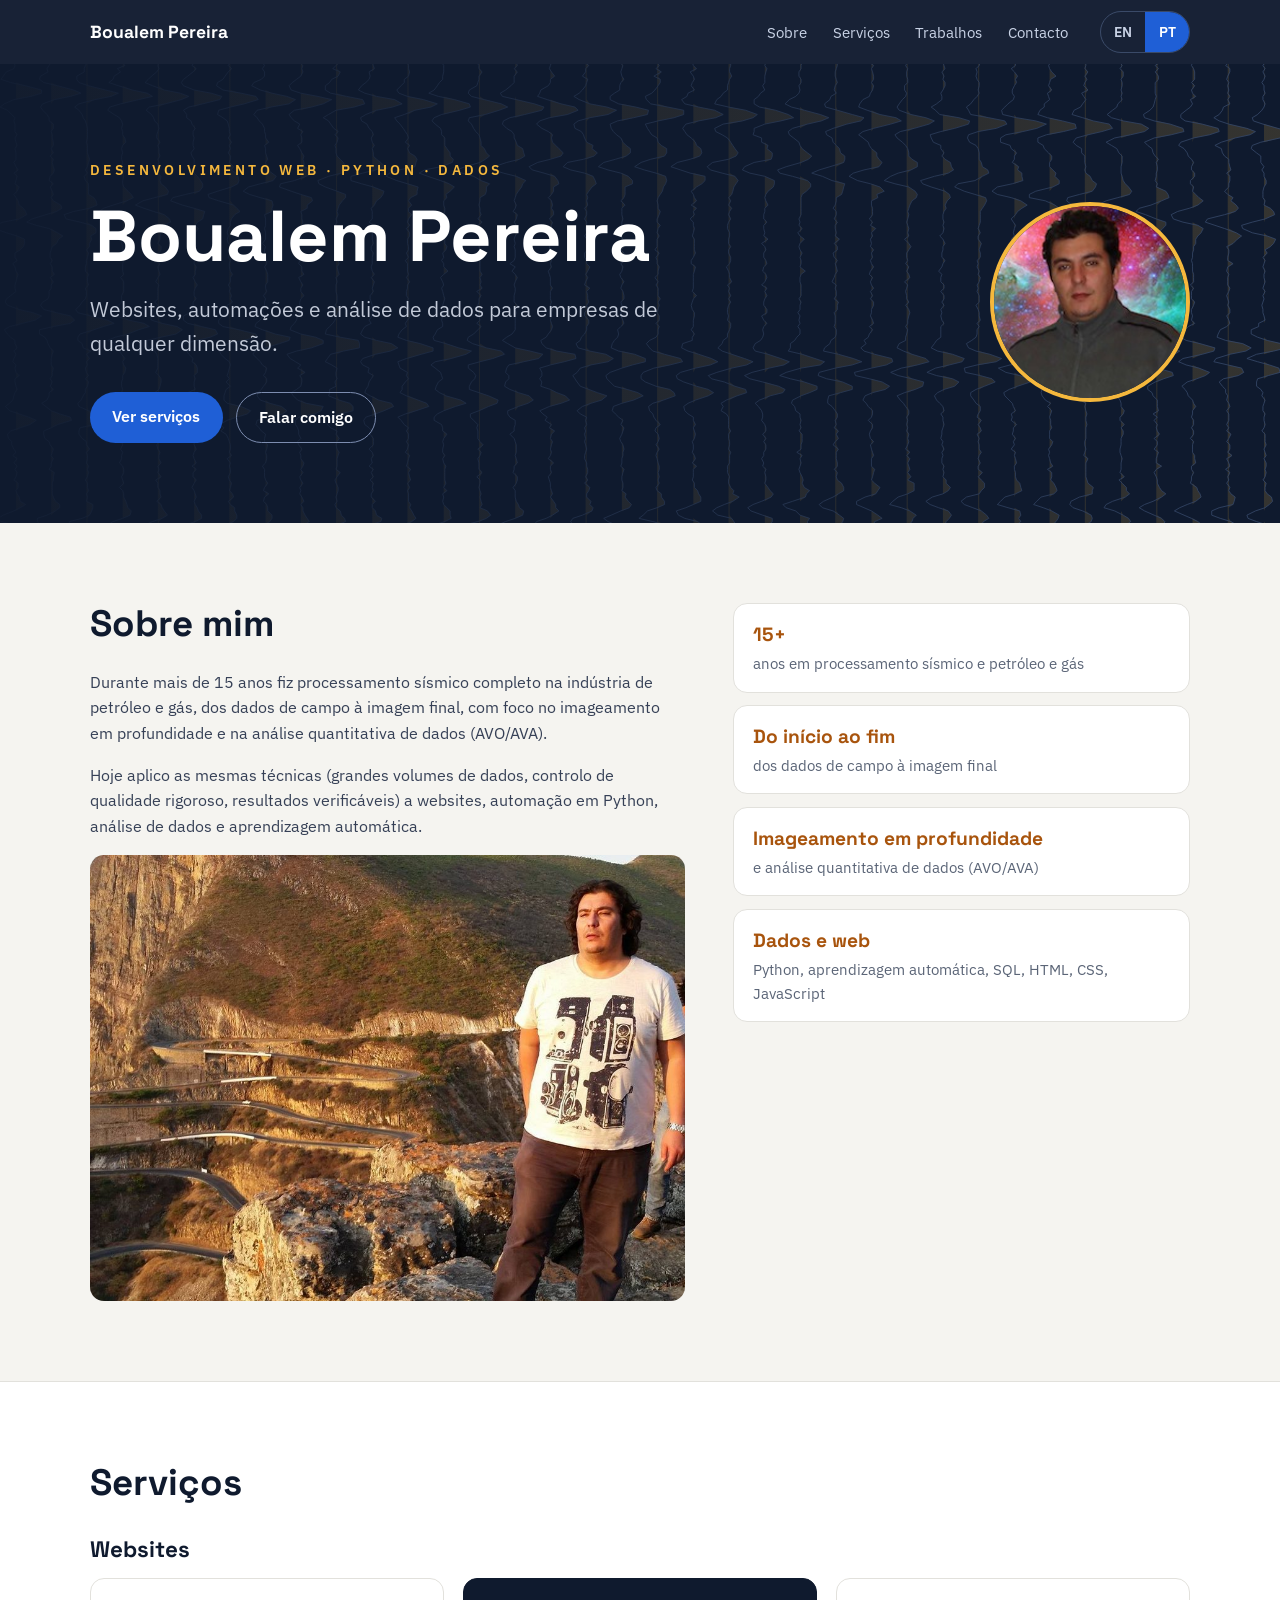
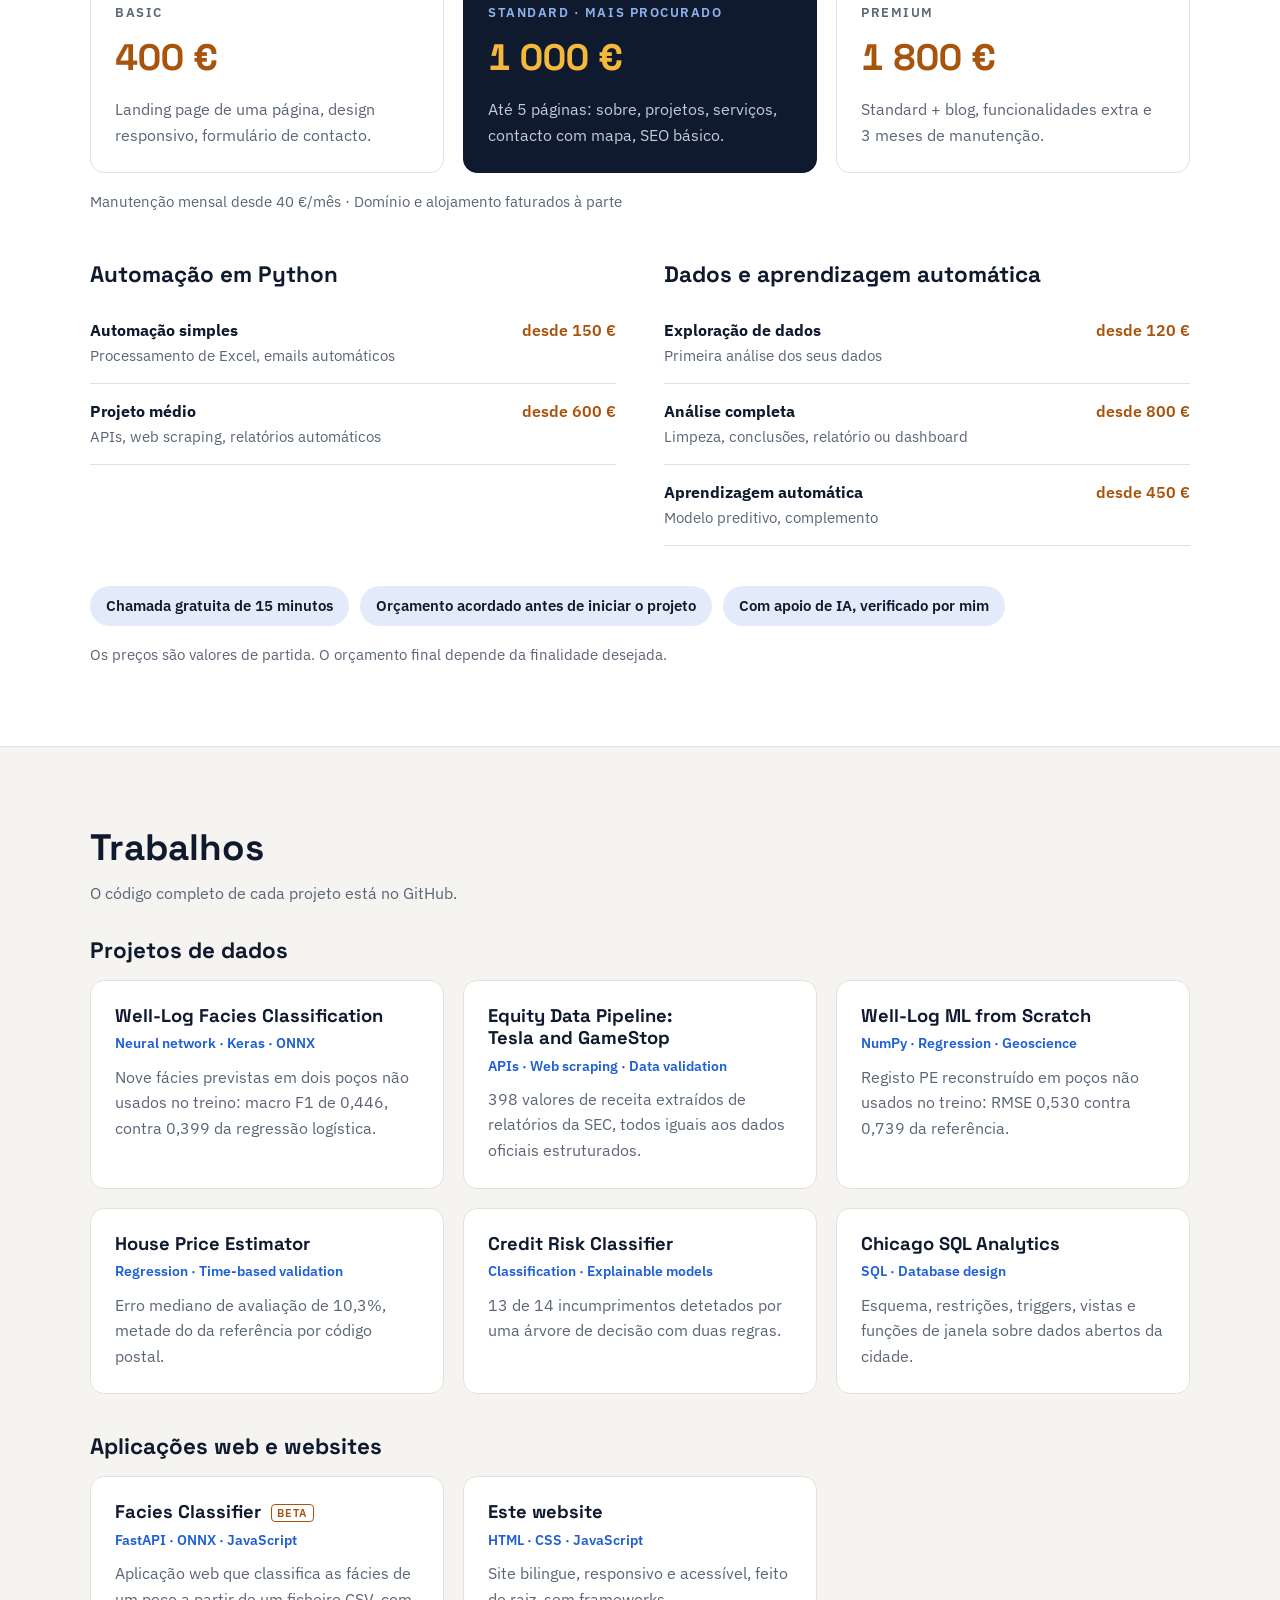
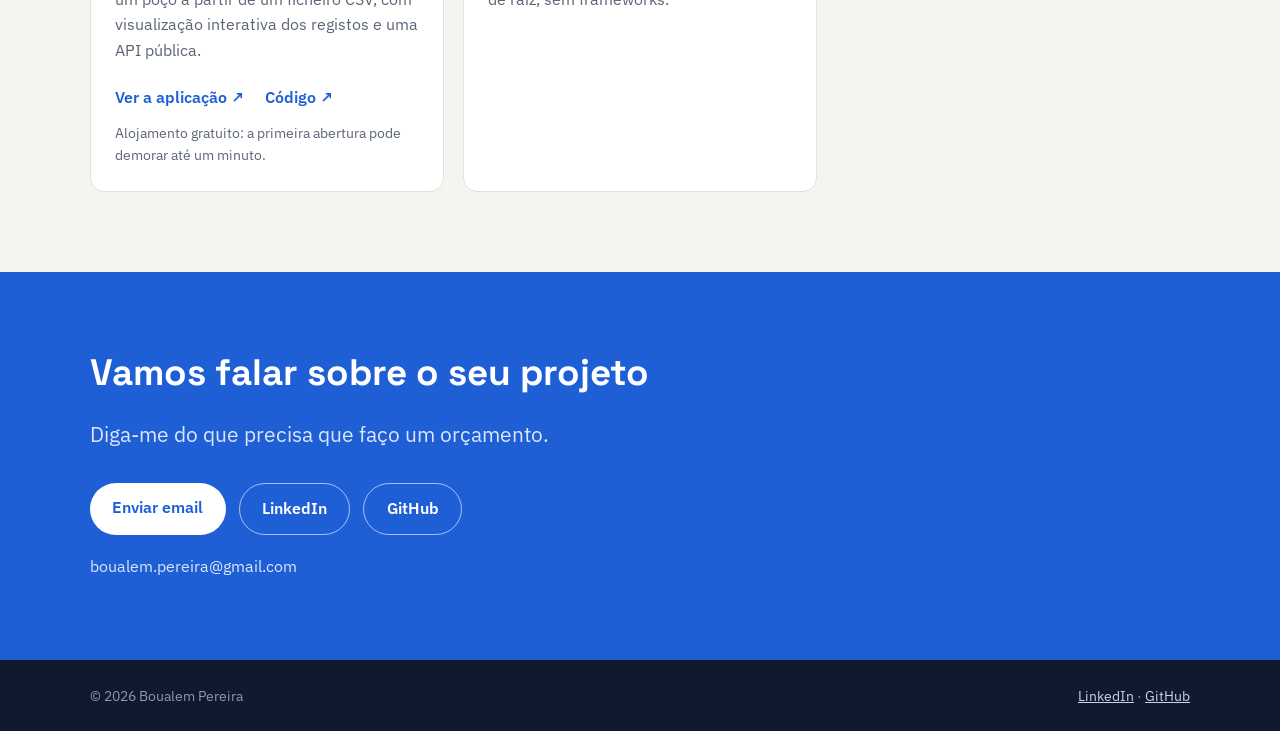
==== commit 6917344d: "Add the facies classifier app and notebook to Work" ====
--- a/pt/index.html
+++ b/pt/index.html
@@ -149,6 +149,11 @@
 
         <h3 class="group-title">Projetos de dados</h3>
         <div class="cards cards-projects">
+          <a class="card project" href="https://github.com/BoualemP/well-log-facies-classification" target="_blank" rel="noopener">
+            <h4 translate="no">Well-Log Facies Classification</h4>
+            <p class="tags">Neural network · Keras · ONNX</p>
+            <p>Nove fácies previstas em dois poços não usados no treino: macro F1 de 0,446, contra 0,399 da regressão logística.</p>
+          </a>
           <a class="card project" href="https://github.com/BoualemP/equity-data-pipeline-tsla-gme" target="_blank" rel="noopener">
             <h4 translate="no">Equity Data Pipeline: Tesla and GameStop</h4>
             <p class="tags">APIs · Web scraping · Data validation</p>
@@ -176,8 +181,15 @@
           </a>
         </div>
 
-        <h3 class="group-title">Websites</h3>
+        <h3 class="group-title">Aplicações web e websites</h3>
         <div class="cards cards-projects">
+          <div class="card project project-app">
+            <h4 translate="no">Facies Classifier <span class="badge">beta</span></h4>
+            <p class="tags">FastAPI · ONNX · JavaScript</p>
+            <p>Aplicação web que classifica as fácies de um poço a partir de um ficheiro CSV, com visualização interativa dos registos e uma API pública.</p>
+            <p class="project-links"><a href="https://facies-classifier-app.onrender.com" target="_blank" rel="noopener">Ver a aplicação ↗</a> <a href="https://github.com/BoualemP/facies-classifier-app" target="_blank" rel="noopener">Código ↗</a></p>
+            <p class="project-note">Alojamento gratuito: a primeira abertura pode demorar até um minuto.</p>
+          </div>
           <a class="card project" href="https://github.com/BoualemP/BoualemP.github.io" target="_blank" rel="noopener">
             <h4>Este website</h4>
             <p class="tags">HTML · CSS · JavaScript</p>
--- a/css/style.css
+++ b/css/style.css
@@ -198,3 +198,12 @@
   .hero { padding: 4rem 0 3.5rem; }
   .section { padding: 3.5rem 0; }
 }
+
+/* Project card with several links (web app) */
+.project-app:hover { transform: none; }
+.project-app .badge { font-family: var(--body, inherit); font-size: 0.7rem; font-weight: 600; text-transform: uppercase; letter-spacing: 0.08em; color: var(--accent-ink); border: 1px solid var(--accent-ink); border-radius: 4px; padding: 0.05rem 0.35rem; vertical-align: middle; margin-left: 0.3rem; }
+.project-links { display: flex; flex-wrap: wrap; gap: 0.5rem 1.25rem; margin-top: 0.75rem; }
+.card .project-links a { color: var(--blue); font-weight: 600; text-decoration: none; display: inline-flex; align-items: center; min-height: 44px; }
+.card .project-links a:hover { text-decoration: underline; }
+.card p.project-note { font-size: 0.85rem; color: var(--muted); margin-top: 0.25rem; }
+.project-app > p:not(.tags):not(.project-links):not(.project-note) { color: var(--muted); }
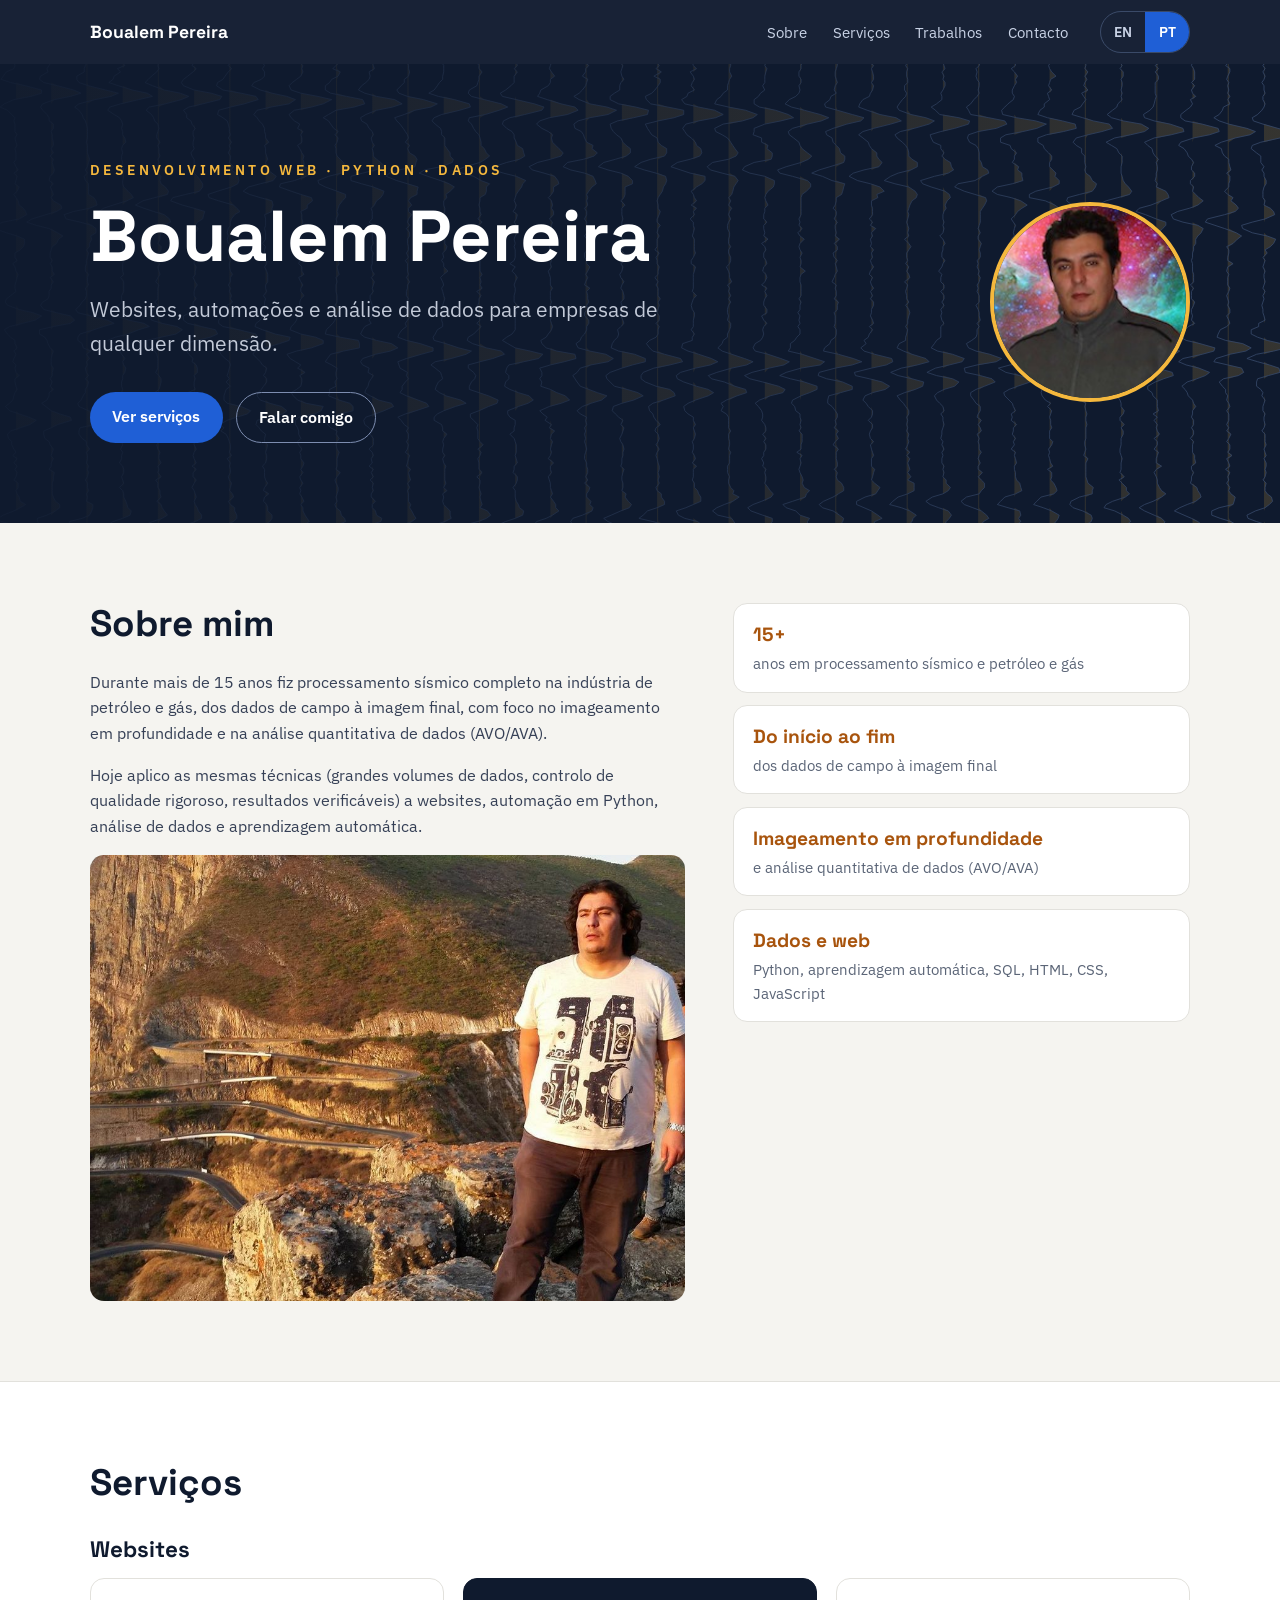
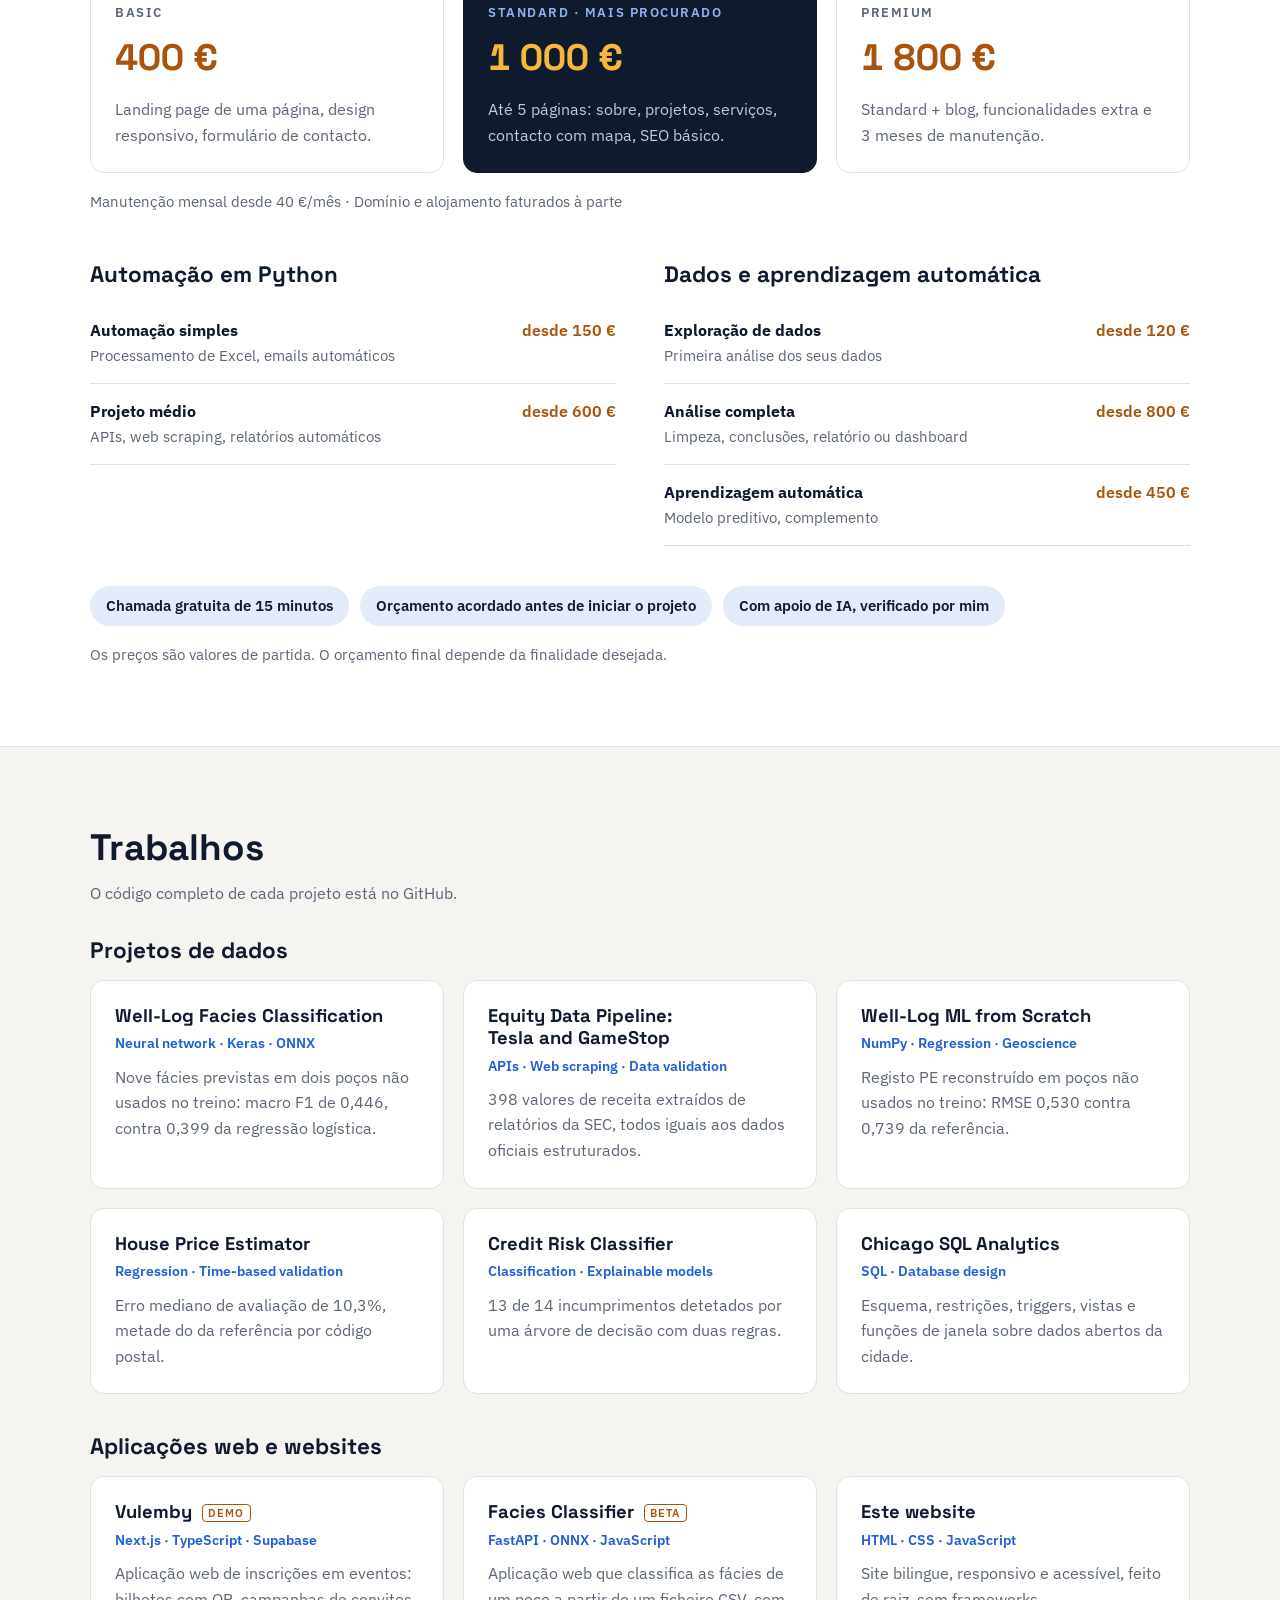
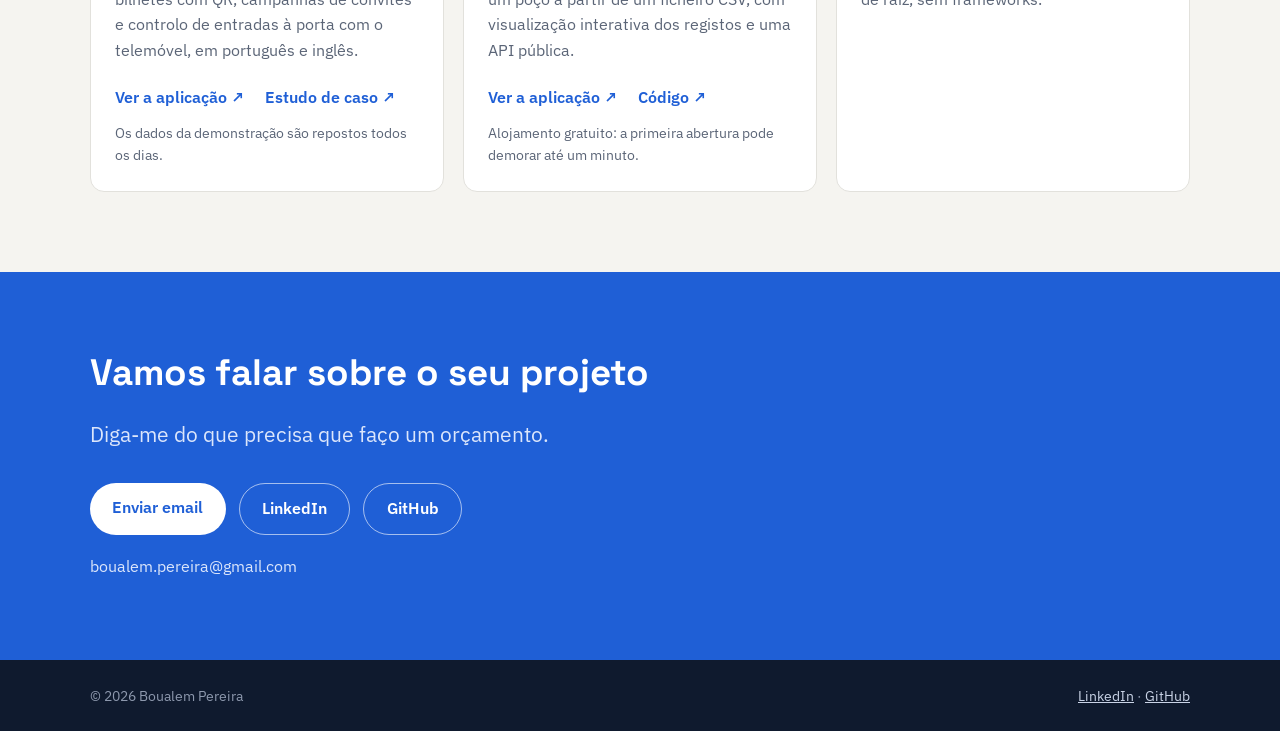
==== commit 2d39ed7d: "Add Vulemby to Work" ====
--- a/pt/index.html
+++ b/pt/index.html
@@ -184,6 +184,13 @@
         <h3 class="group-title">Aplicações web e websites</h3>
         <div class="cards cards-projects">
           <div class="card project project-app">
+            <h4 translate="no">Vulemby <span class="badge">demo</span></h4>
+            <p class="tags">Next.js · TypeScript · Supabase</p>
+            <p>Aplicação web de inscrições em eventos: bilhetes com QR, campanhas de convites e controlo de entradas à porta com o telemóvel, em português e inglês.</p>
+            <p class="project-links"><a href="https://vulemby.vercel.app" target="_blank" rel="noopener">Ver a aplicação ↗</a> <a href="https://github.com/BoualemP/vulemby" target="_blank" rel="noopener">Estudo de caso ↗</a></p>
+            <p class="project-note">Os dados da demonstração são repostos todos os dias.</p>
+          </div>
+          <div class="card project project-app">
             <h4 translate="no">Facies Classifier <span class="badge">beta</span></h4>
             <p class="tags">FastAPI · ONNX · JavaScript</p>
             <p>Aplicação web que classifica as fácies de um poço a partir de um ficheiro CSV, com visualização interativa dos registos e uma API pública.</p>
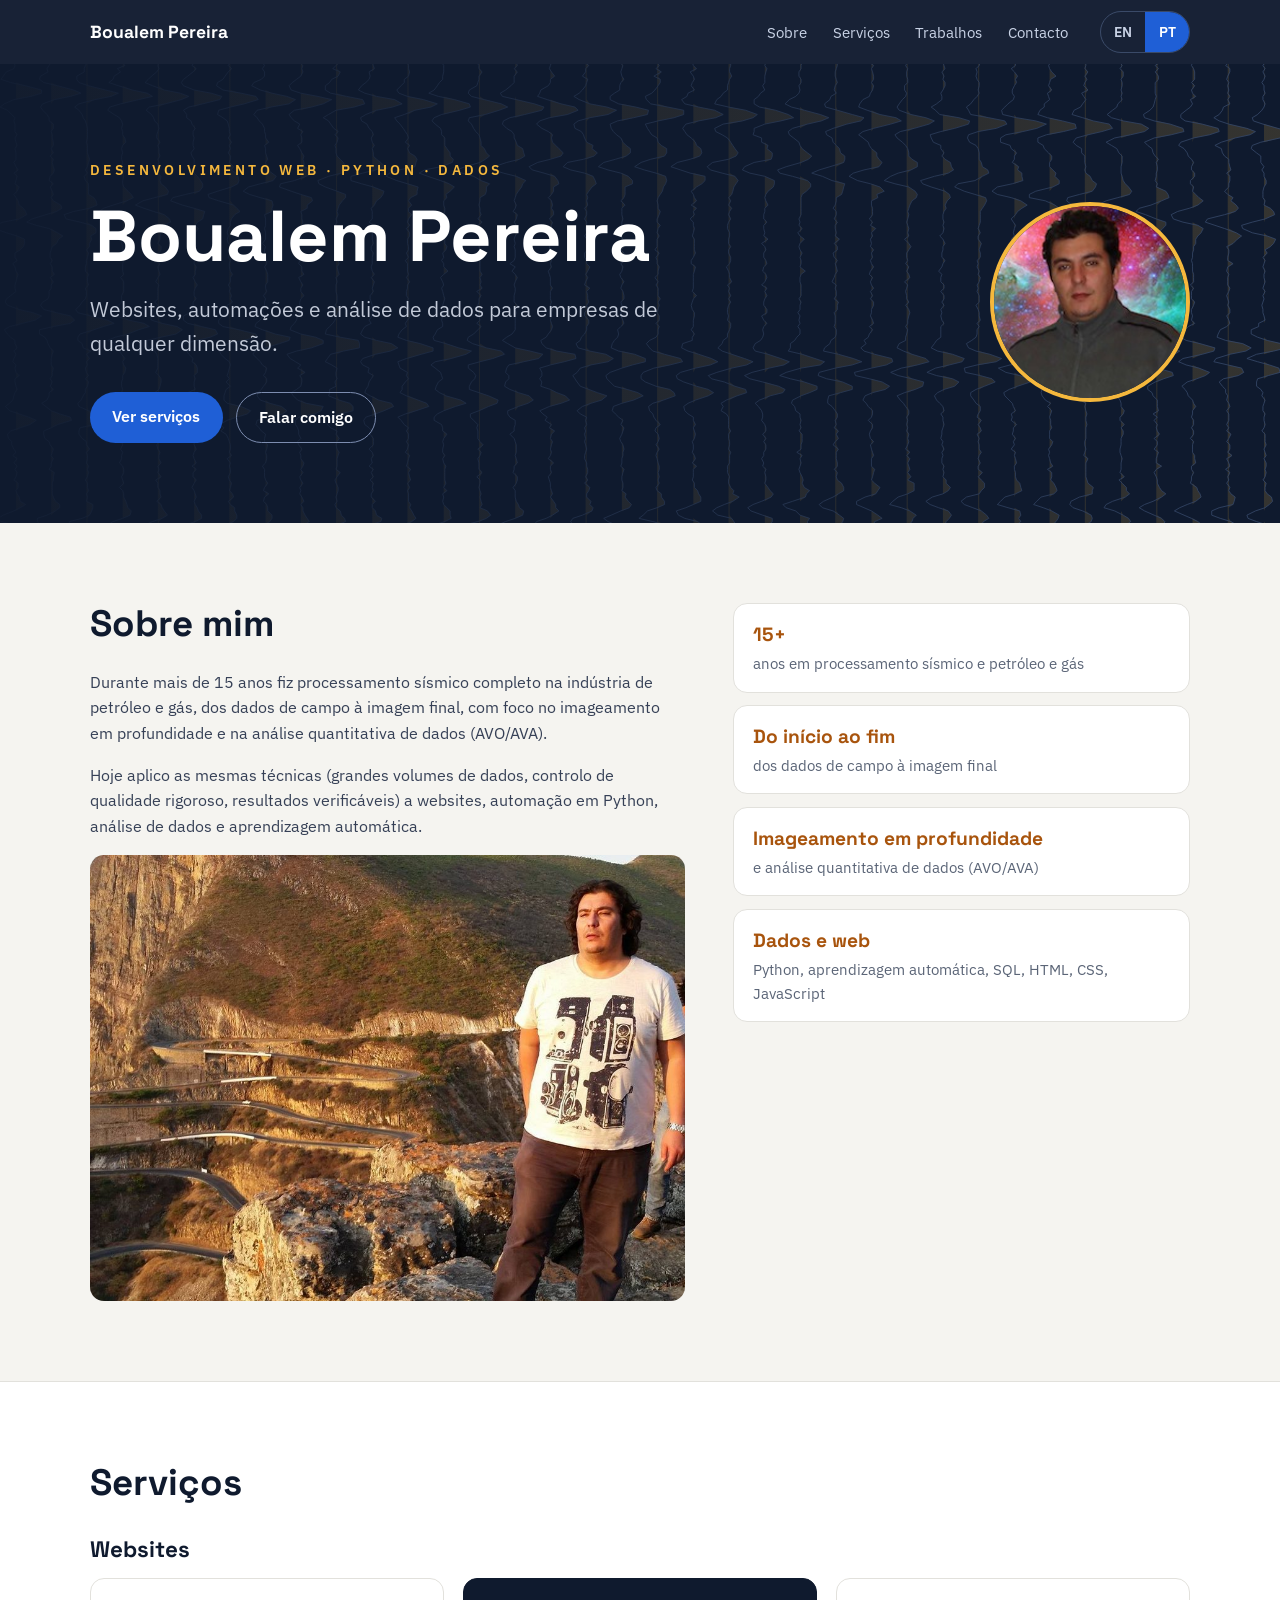
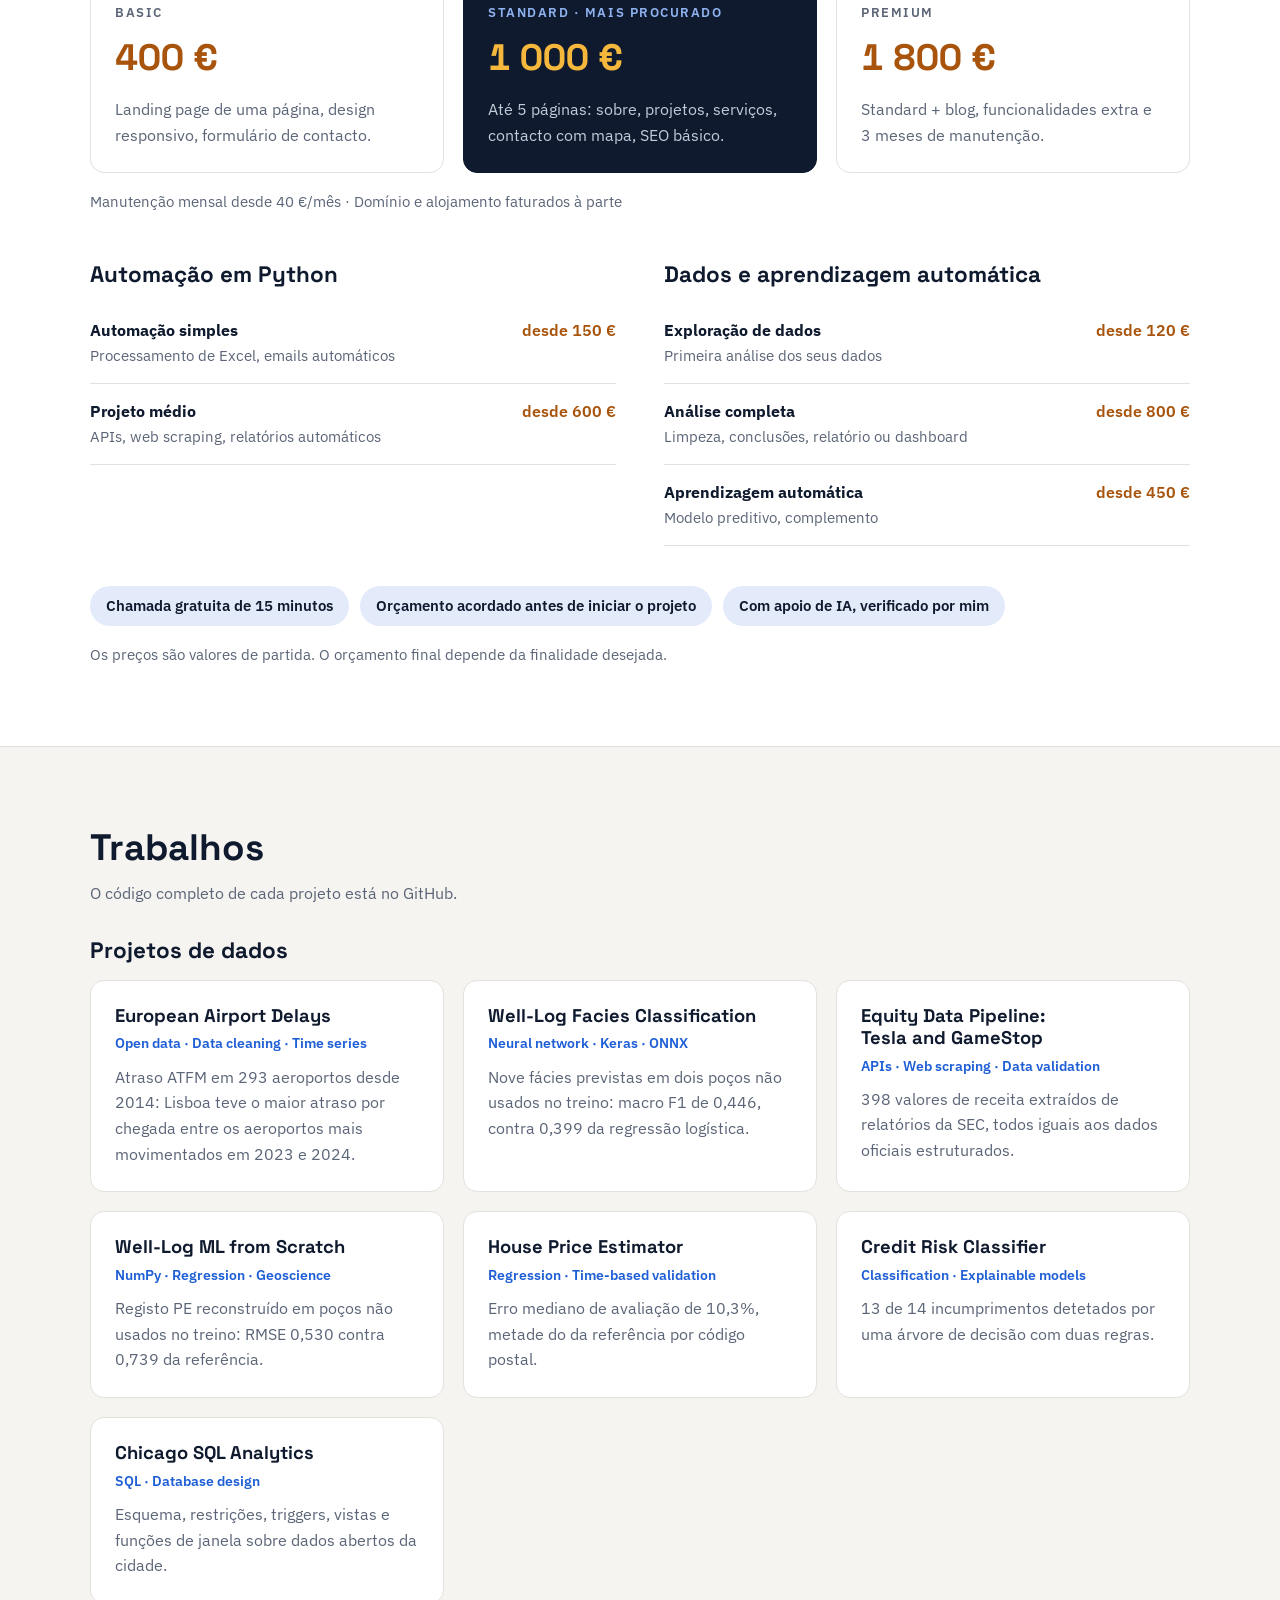
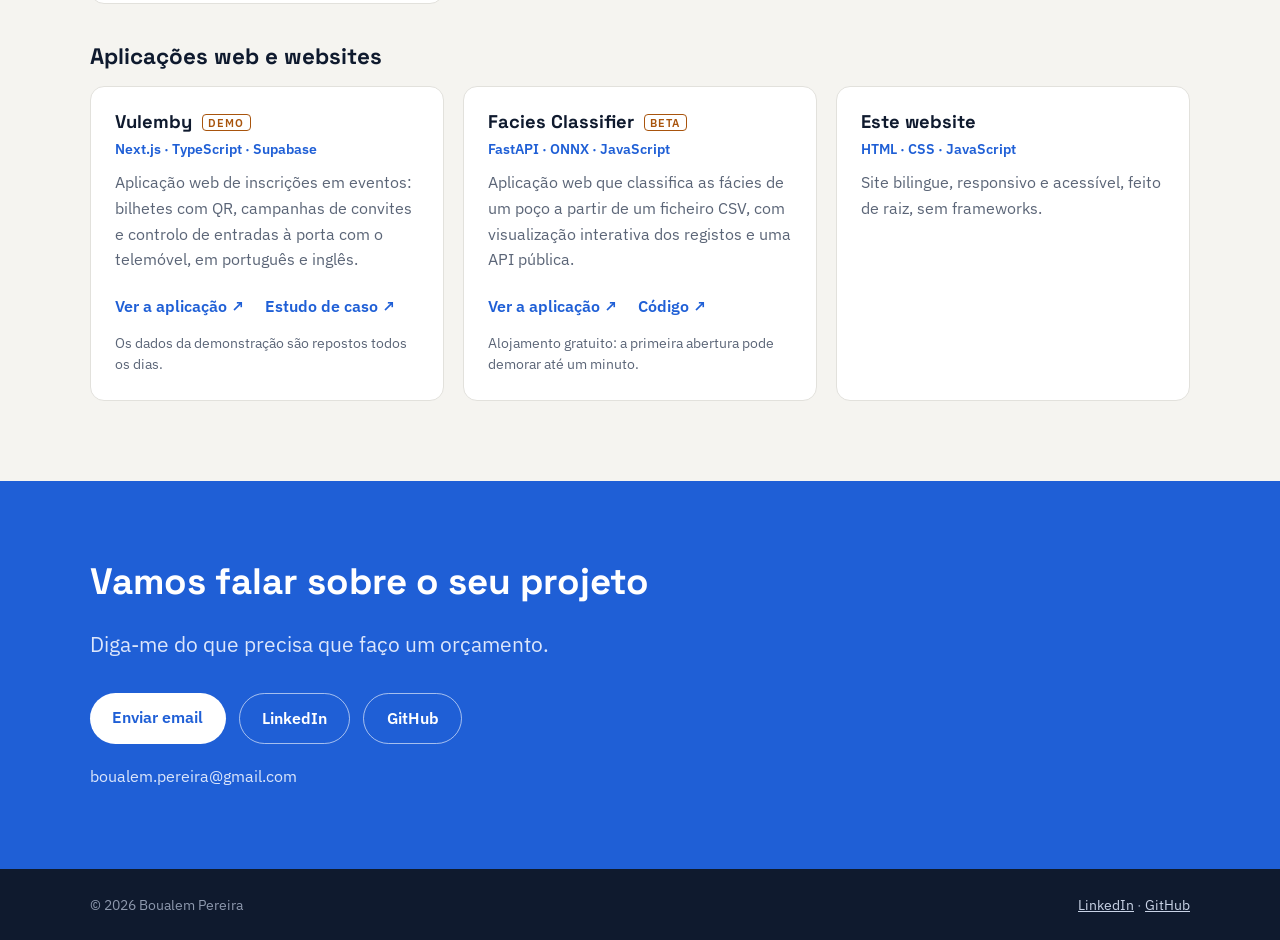
==== commit 2fe4efe4: "Add European Airport Delays to Work" ====
--- a/pt/index.html
+++ b/pt/index.html
@@ -149,6 +149,11 @@
 
         <h3 class="group-title">Projetos de dados</h3>
         <div class="cards cards-projects">
+          <a class="card project" href="https://github.com/BoualemP/europe-airport-delays-analysis" target="_blank" rel="noopener">
+            <h4 translate="no">European Airport Delays</h4>
+            <p class="tags">Open data · Data cleaning · Time series</p>
+            <p>Atraso ATFM em 293 aeroportos desde 2014: Lisboa teve o maior atraso por chegada entre os aeroportos mais movimentados em 2023 e 2024.</p>
+          </a>
           <a class="card project" href="https://github.com/BoualemP/well-log-facies-classification" target="_blank" rel="noopener">
             <h4 translate="no">Well-Log Facies Classification</h4>
             <p class="tags">Neural network · Keras · ONNX</p>
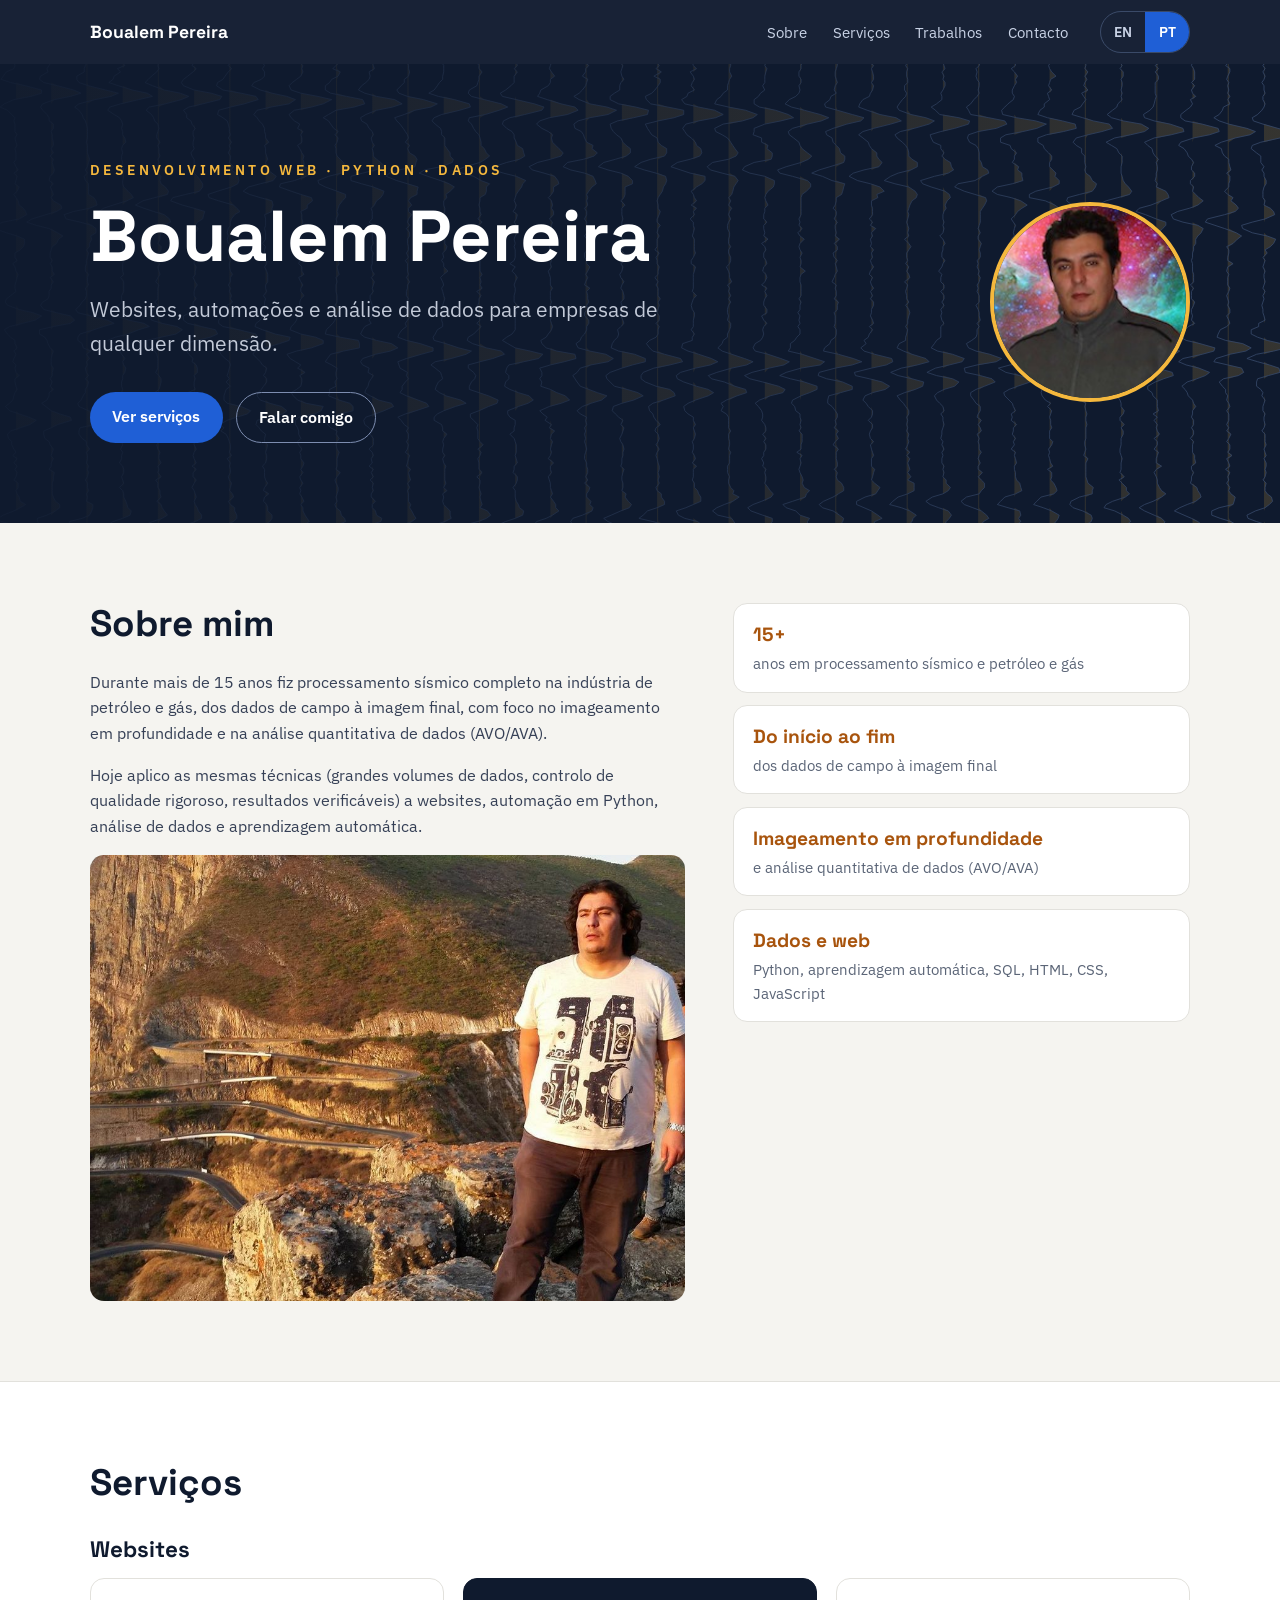
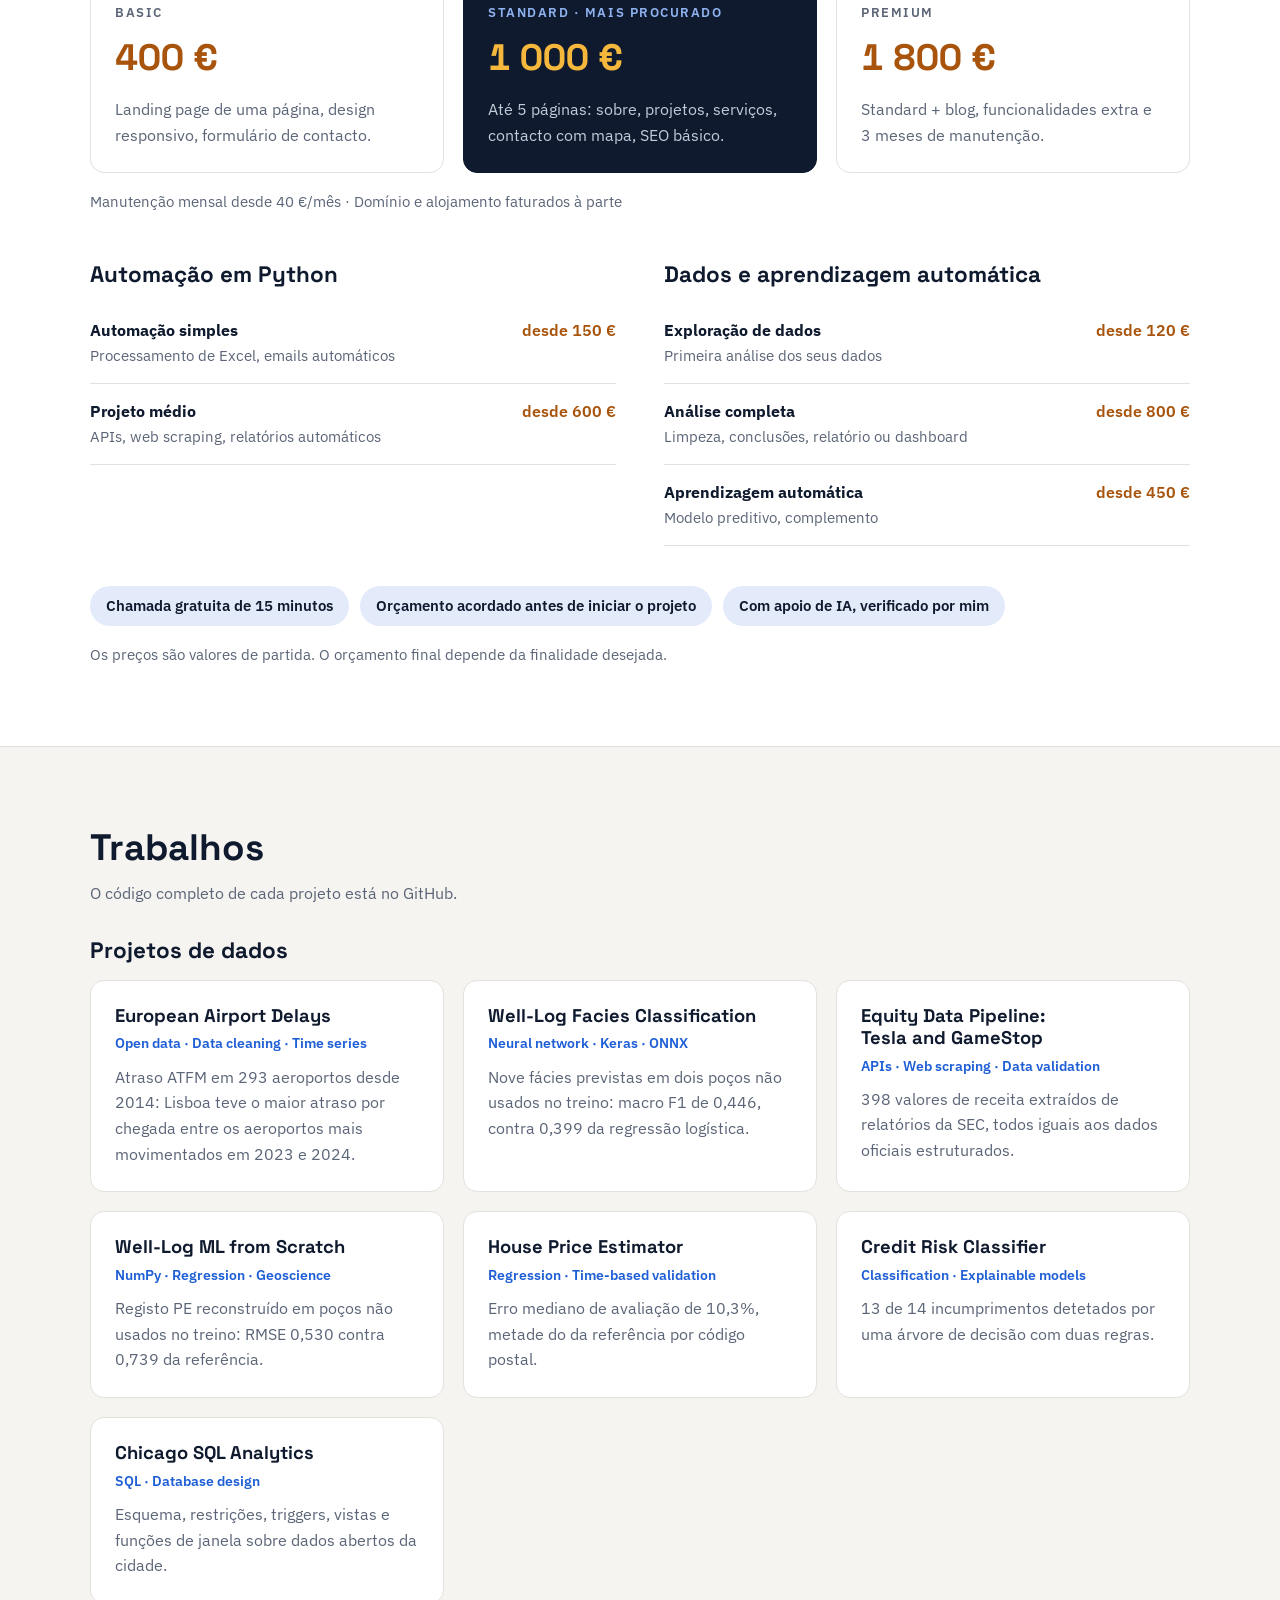
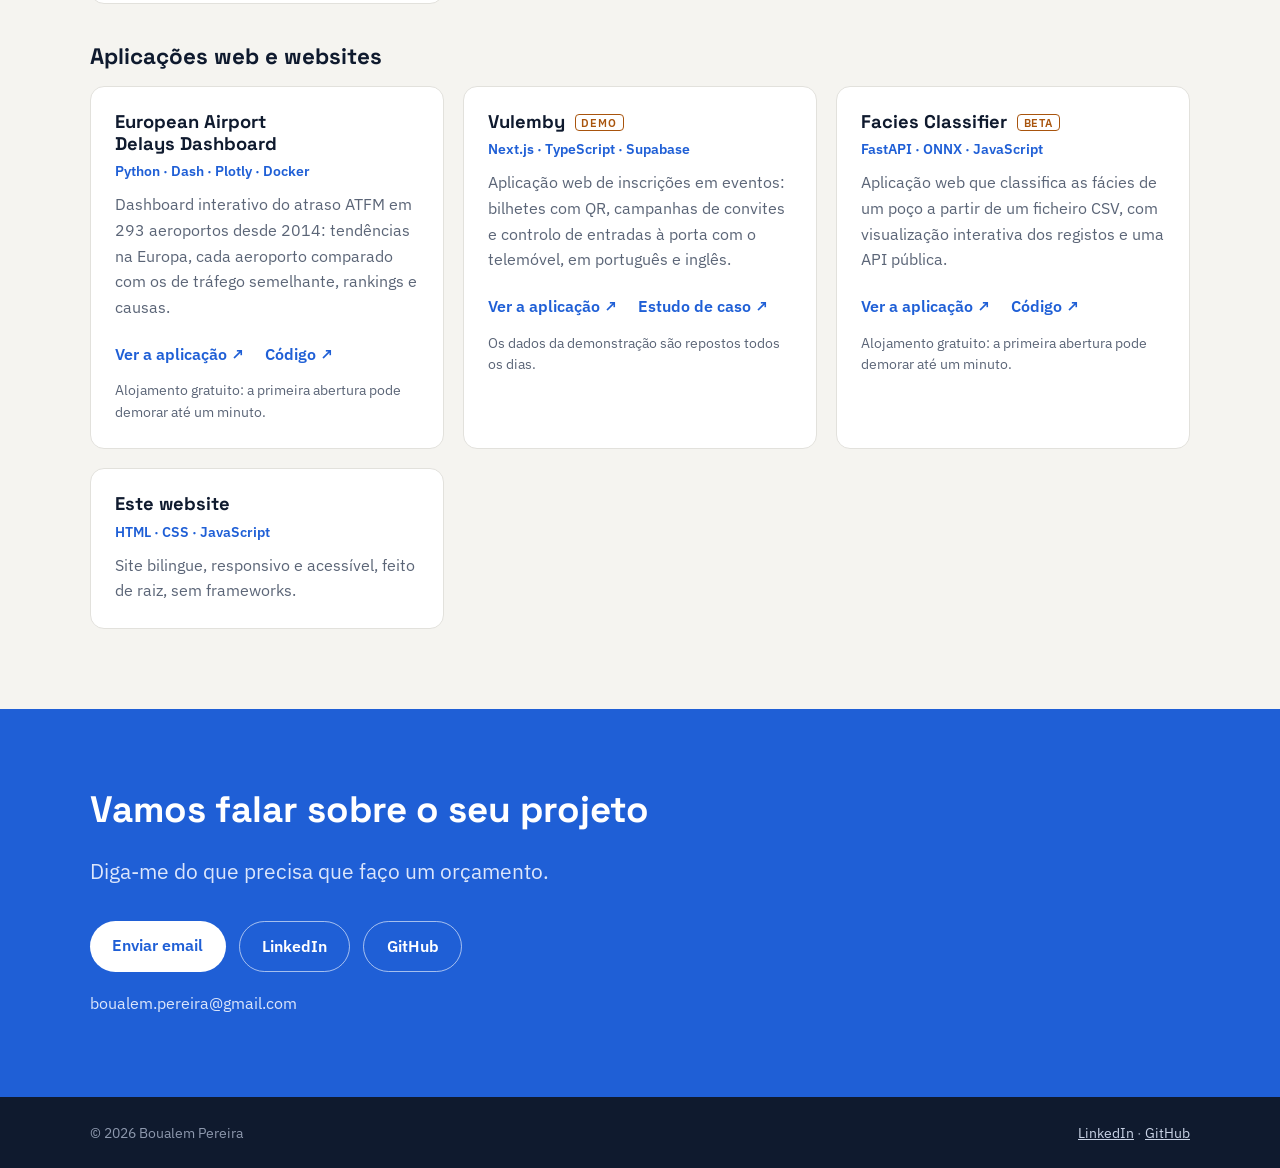
==== commit 94e6271a: "Add European Airport Delays Dashboard to Work" ====
--- a/pt/index.html
+++ b/pt/index.html
@@ -189,6 +189,13 @@
         <h3 class="group-title">Aplicações web e websites</h3>
         <div class="cards cards-projects">
           <div class="card project project-app">
+            <h4 translate="no">European Airport Delays Dashboard</h4>
+            <p class="tags">Python · Dash · Plotly · Docker</p>
+            <p>Dashboard interativo do atraso ATFM em 293 aeroportos desde 2014: tendências na Europa, cada aeroporto comparado com os de tráfego semelhante, rankings e causas.</p>
+            <p class="project-links"><a href="https://europe-airport-delays.onrender.com" target="_blank" rel="noopener">Ver a aplicação ↗</a> <a href="https://github.com/BoualemP/europe-airport-delays-dashboard" target="_blank" rel="noopener">Código ↗</a></p>
+            <p class="project-note">Alojamento gratuito: a primeira abertura pode demorar até um minuto.</p>
+          </div>
+          <div class="card project project-app">
             <h4 translate="no">Vulemby <span class="badge">demo</span></h4>
             <p class="tags">Next.js · TypeScript · Supabase</p>
             <p>Aplicação web de inscrições em eventos: bilhetes com QR, campanhas de convites e controlo de entradas à porta com o telemóvel, em português e inglês.</p>
